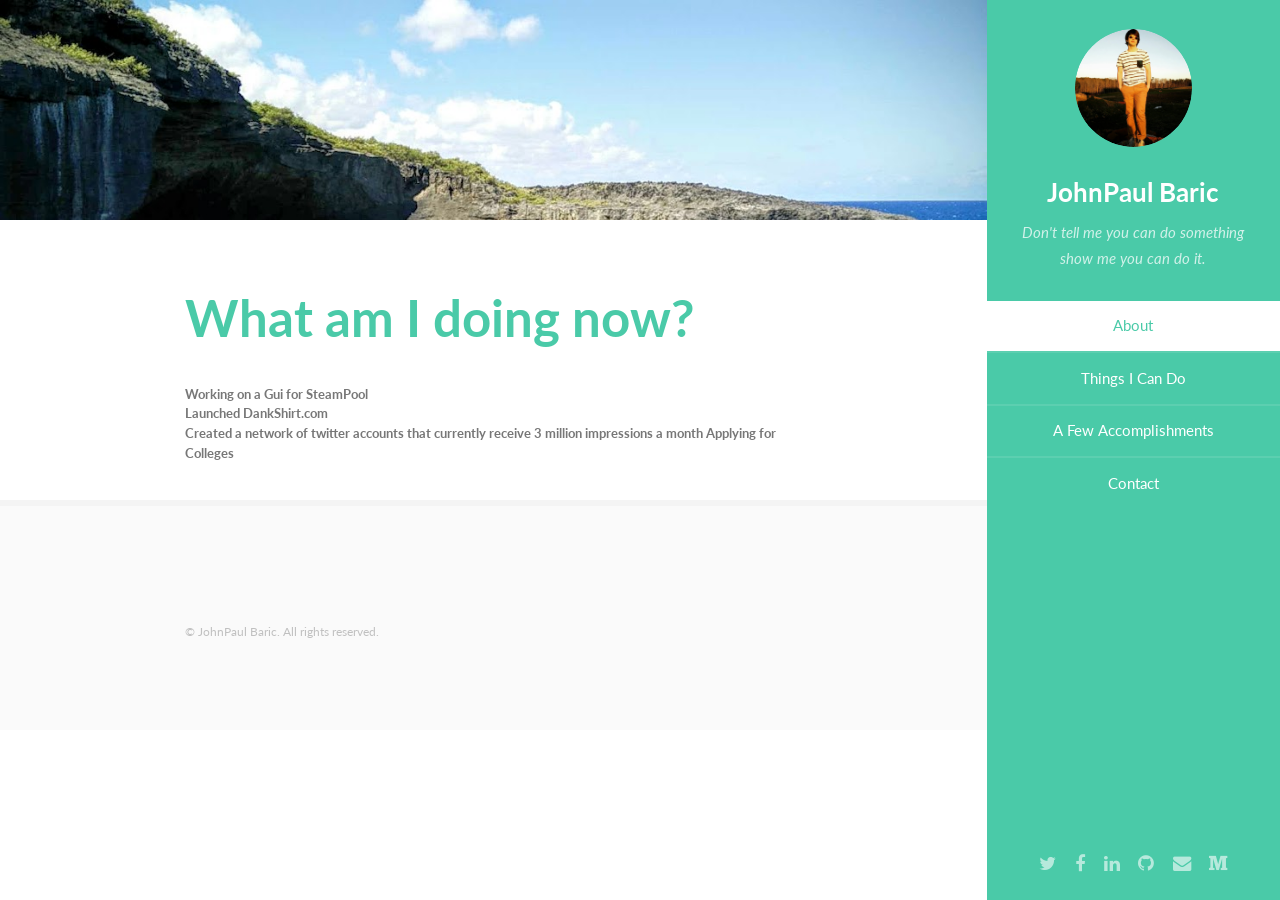
==== now.html @ 982969a0 "added my now.html page" ====
<!DOCTYPE HTML>
<html>
	<head>
		<title>JohnPaul Baric</title>
		<meta charset="utf-8" />
		<meta name="viewport" content="width=device-width, initial-scale=1" />
		<!--[if lte IE 8]><script src="assets/js/ie/html5shiv.js"></script><![endif]-->
		<link rel="stylesheet" href="assets/css/main.css" />
		<!--[if lte IE 8]><link rel="stylesheet" href="assets/css/ie8.css" /><![endif]-->
        <script>
            (function(i,s,o,g,r,a,m){i['GoogleAnalyticsObject']=r;i[r]=i[r]||function(){
            (i[r].q=i[r].q||[]).push(arguments)},i[r].l=1*new Date();a=s.createElement(o),
            m=s.getElementsByTagName(o)[0];a.async=1;a.src=g;m.parentNode.insertBefore(a,m)
            })(window,document,'script','//www.google-analytics.com/analytics.js','ga');

            ga('create', 'UA-65203435-1', 'auto');
            ga('require', 'linkid', 'linkid.js');
            ga('send', 'pageview');
        </script>
        <!-- Hotjar Tracking Code for www.johnpaulbaric.com -->
        <script>
            (function(h,o,t,j,a,r){
                h.hj=h.hj||function(){(h.hj.q=h.hj.q||[]).push(arguments)};
                h._hjSettings={hjid:55781,hjsv:5};
                a=o.getElementsByTagName('head')[0];
                r=o.createElement('script');r.async=1;
                r.src=t+h._hjSettings.hjid+j+h._hjSettings.hjsv;
                a.appendChild(r);
            })(window,document,'//static.hotjar.com/c/hotjar-','.js?sv=');
        </script>
        <!--Email account via Google-->
        <meta name="google-site-verification" content="q5b1dgiEZxtO61WcZIBKE08a9x5kZm52XqmSxS_akTI" />
	</head>
	<body>

		<!-- Header -->
			<section id="header">
				<header>
					<span class="image avatar"><img src="images/avatar.jpg" alt="" /></span>
					<h1 id="logo"><a href="#">JohnPaul Baric</a></h1>
					<p>Don't tell me you can do something show me you can do it.</p>
				</header>
				<nav id="nav">
					<ul>
						<li><a href="#one" class="active">About</a></li>
						<li><a href="#two">Things I Can Do</a></li>
						<li><a href="#three">A Few Accomplishments</a></li>
						<li><a href="#four">Contact</a></li>
                        <!-- <li><a href="#five">Blog</a></li> -->
					</ul>
				</nav>
				<footer>
					<ul class="icons">
						<li><a href="https://twitter.com/jpmi1" class="icon fa-twitter"><span class="label">Twitter</span></a></li>
						<li><a href="https://www.facebook.com/johnpaul.baric" class="icon fa-facebook"><span class="label">Facebook</span></a></li>
						<li><a href="https://www.linkedin.com/pub/johnpaul-baric/64/2a7/637" class="icon fa-linkedin"><span class="label">Linkedin</span></a></li>
						<li><a href="https://github.com/jpmi1" class="icon fa-github"><span class="label">Github</span></a></li>
						<li><a href="mailto:jpmimln@gmail.com?subject=Contacting%20You%20From%20the%20Internet" class="icon fa-envelope"><span class="label">Email</span></a></li>
                        <li><a href="https://medium.com/@jpmi1" class="icon fa-medium"><span class="label">Mediuym</span></a></li>
					</ul>
				</footer>
			</section>

		<!-- Wrapper -->
			<div id="wrapper">

				<!-- Main -->
					<div id="main">

						<!-- One -->
							<section id="one">
								<div class="container">
									<header class="major">
										<h2>What am I doing now?</h2>
										<h5>
                                            <a href="images/steampool.png">Working on a Gui for SteamPool</a><br />
                                            <a href="http://dankshirt.com">Launched DankShirt.com </a><br />
                                            <a href="http://promoteme.xyz">Created a network of twitter accounts that currently receive 3 million impressions a month</a>
                                            Applying for Colleges 
                                            <br />
                                        </h5>
									</header>
								</div>
							</section>


				<!-- Footer -->
					<section id="footer">
						<div class="container">
							<ul class="copyright">
								<li>&copy; JohnPaul Baric. All rights reserved.</li>
						</div>
					</section>

			</div>

		<!-- Scripts -->
			<script src="assets/js/jquery.min.js"></script>
			<script src="assets/js/jquery.scrollzer.min.js"></script>
			<script src="assets/js/jquery.scrolly.min.js"></script>
			<script src="assets/js/skel.min.js"></script>
			<script src="assets/js/util.js"></script>
			<!--[if lte IE 8]><script src="assets/js/ie/respond.min.js"></script><![endif]-->
			<script src="assets/js/main.js"></script>

	</body>
</html>
---- assets/css/main.css ----
@import url("font-awesome.min.css");
@import url("http://fonts.googleapis.com/css?family=Lato:400,400italic,700,700italic|Source+Code+Pro:400");

/*
	Read Only by HTML5 UP
	html5up.net | @n33co
	Free for personal and commercial use under the CCA 3.0 license (html5up.net/license)
*/

/* Reset */

	html, body, div, span, applet, object, iframe, h1, h2, h3, h4, h5, h6, p, blockquote, pre, a, abbr, acronym, address, big, cite, code, del, dfn, em, img, ins, kbd, q, s, samp, small, strike, strong, sub, sup, tt, var, b, u, i, center, dl, dt, dd, ol, ul, li, fieldset, form, label, legend, table, caption, tbody, tfoot, thead, tr, th, td, article, aside, canvas, details, embed, figure, figcaption, footer, header, hgroup, menu, nav, output, ruby, section, summary, time, mark, audio, video {
		margin: 0;
		padding: 0;
		border: 0;
		font-size: 100%;
		font: inherit;
		vertical-align: baseline;
	}

	article, aside, details, figcaption, figure, footer, header, hgroup, menu, nav, section {
		display: block;
	}

	body {
		line-height: 1;
	}

	ol, ul {
		list-style: none;
	}

	blockquote, q {
		quotes: none;
	}

	blockquote:before, blockquote:after, q:before, q:after {
		content: '';
		content: none;
	}

	table {
		border-collapse: collapse;
		border-spacing: 0;
	}

	body {
		-webkit-text-size-adjust: none;
	}

/* Box Model */

	*, *:before, *:after {
		-moz-box-sizing: border-box;
		-webkit-box-sizing: border-box;
		box-sizing: border-box;
	}

/* Containers */

	.container {
		margin-left: auto;
		margin-right: auto;
	}

	.container.\31 25\25 {
		width: 100%;
		max-width: 56.25em;
		min-width: 45em;
	}

	.container.\37 5\25 {
		width: 33.75em;
	}

	.container.\35 0\25 {
		width: 22.5em;
	}

	.container.\32 5\25 {
		width: 11.25em;
	}

	.container {
		width: 45em;
	}

	@media screen and (max-width: 1680px) {

		.container.\31 25\25 {
			width: 100%;
			max-width: 56.25em;
			min-width: 45em;
		}

		.container.\37 5\25 {
			width: 33.75em;
		}

		.container.\35 0\25 {
			width: 22.5em;
		}

		.container.\32 5\25 {
			width: 11.25em;
		}

		.container {
			width: 45em;
		}

	}

	@media screen and (max-width: 1280px) {

		.container.\31 25\25 {
			width: 100%;
			max-width: 52.5em;
			min-width: 42em;
		}

		.container.\37 5\25 {
			width: 31.5em;
		}

		.container.\35 0\25 {
			width: 21em;
		}

		.container.\32 5\25 {
			width: 10.5em;
		}

		.container {
			width: 42em;
		}

	}

	@media screen and (max-width: 1024px) {

		.container.\31 25\25 {
			width: 100%;
			max-width: 106.25%;
			min-width: 85%;
		}

		.container.\37 5\25 {
			width: 63.75%;
		}

		.container.\35 0\25 {
			width: 42.5%;
		}

		.container.\32 5\25 {
			width: 21.25%;
		}

		.container {
			width: 85% !important;
		}

	}

	@media screen and (max-width: 736px) {

		.container.\31 25\25 {
			width: 100%;
			max-width: 112.5%;
			min-width: 90%;
		}

		.container.\37 5\25 {
			width: 67.5%;
		}

		.container.\35 0\25 {
			width: 45%;
		}

		.container.\32 5\25 {
			width: 22.5%;
		}

		.container {
			width: 90% !important;
		}

	}

	@media screen and (max-width: 480px) {

		.container.\31 25\25 {
			width: 100%;
			max-width: 112.5%;
			min-width: 90%;
		}

		.container.\37 5\25 {
			width: 67.5%;
		}

		.container.\35 0\25 {
			width: 45%;
		}

		.container.\32 5\25 {
			width: 22.5%;
		}

		.container {
			width: 90% !important;
		}

	}

/* Grid */

	.row {
		border-bottom: solid 1px transparent;
		-moz-box-sizing: border-box;
		-webkit-box-sizing: border-box;
		box-sizing: border-box;
	}

	.row > * {
		float: left;
		-moz-box-sizing: border-box;
		-webkit-box-sizing: border-box;
		box-sizing: border-box;
	}

	.row:after, .row:before {
		content: '';
		display: block;
		clear: both;
		height: 0;
	}

	.row.uniform > * > :first-child {
		margin-top: 0;
	}

	.row.uniform > * > :last-child {
		margin-bottom: 0;
	}

	.row.\30 \25 > * {
		padding: 0 0 0 0em;
	}

	.row.\30 \25 {
		margin: 0 0 -1px 0em;
	}

	.row.uniform.\30 \25 > * {
		padding: 0em 0 0 0em;
	}

	.row.uniform.\30 \25 {
		margin: 0em 0 -1px 0em;
	}

	.row > * {
		padding: 0 0 0 2em;
	}

	.row {
		margin: 0 0 -1px -2em;
	}

	.row.uniform > * {
		padding: 2em 0 0 2em;
	}

	.row.uniform {
		margin: -2em 0 -1px -2em;
	}

	.row.\32 00\25 > * {
		padding: 0 0 0 4em;
	}

	.row.\32 00\25 {
		margin: 0 0 -1px -4em;
	}

	.row.uniform.\32 00\25 > * {
		padding: 4em 0 0 4em;
	}

	.row.uniform.\32 00\25 {
		margin: -4em 0 -1px -4em;
	}

	.row.\31 50\25 > * {
		padding: 0 0 0 3em;
	}

	.row.\31 50\25 {
		margin: 0 0 -1px -3em;
	}

	.row.uniform.\31 50\25 > * {
		padding: 3em 0 0 3em;
	}

	.row.uniform.\31 50\25 {
		margin: -3em 0 -1px -3em;
	}

	.row.\35 0\25 > * {
		padding: 0 0 0 1em;
	}

	.row.\35 0\25 {
		margin: 0 0 -1px -1em;
	}

	.row.uniform.\35 0\25 > * {
		padding: 1em 0 0 1em;
	}

	.row.uniform.\35 0\25 {
		margin: -1em 0 -1px -1em;
	}

	.row.\32 5\25 > * {
		padding: 0 0 0 0.5em;
	}

	.row.\32 5\25 {
		margin: 0 0 -1px -0.5em;
	}

	.row.uniform.\32 5\25 > * {
		padding: 0.5em 0 0 0.5em;
	}

	.row.uniform.\32 5\25 {
		margin: -0.5em 0 -1px -0.5em;
	}

	.\31 2u, .\31 2u\24 {
		width: 100%;
		clear: none;
		margin-left: 0;
	}

	.\31 1u, .\31 1u\24 {
		width: 91.6666666667%;
		clear: none;
		margin-left: 0;
	}

	.\31 0u, .\31 0u\24 {
		width: 83.3333333333%;
		clear: none;
		margin-left: 0;
	}

	.\39 u, .\39 u\24 {
		width: 75%;
		clear: none;
		margin-left: 0;
	}

	.\38 u, .\38 u\24 {
		width: 66.6666666667%;
		clear: none;
		margin-left: 0;
	}

	.\37 u, .\37 u\24 {
		width: 58.3333333333%;
		clear: none;
		margin-left: 0;
	}

	.\36 u, .\36 u\24 {
		width: 50%;
		clear: none;
		margin-left: 0;
	}

	.\35 u, .\35 u\24 {
		width: 41.6666666667%;
		clear: none;
		margin-left: 0;
	}

	.\34 u, .\34 u\24 {
		width: 33.3333333333%;
		clear: none;
		margin-left: 0;
	}

	.\33 u, .\33 u\24 {
		width: 25%;
		clear: none;
		margin-left: 0;
	}

	.\32 u, .\32 u\24 {
		width: 16.6666666667%;
		clear: none;
		margin-left: 0;
	}

	.\31 u, .\31 u\24 {
		width: 8.3333333333%;
		clear: none;
		margin-left: 0;
	}

	.\31 2u\24 + *,
	.\31 1u\24 + *,
	.\31 0u\24 + *,
	.\39 u\24 + *,
	.\38 u\24 + *,
	.\37 u\24 + *,
	.\36 u\24 + *,
	.\35 u\24 + *,
	.\34 u\24 + *,
	.\33 u\24 + *,
	.\32 u\24 + *,
	.\31 u\24 + * {
		clear: left;
	}

	.\-11u {
		margin-left: 91.66667%;
	}

	.\-10u {
		margin-left: 83.33333%;
	}

	.\-9u {
		margin-left: 75%;
	}

	.\-8u {
		margin-left: 66.66667%;
	}

	.\-7u {
		margin-left: 58.33333%;
	}

	.\-6u {
		margin-left: 50%;
	}

	.\-5u {
		margin-left: 41.66667%;
	}

	.\-4u {
		margin-left: 33.33333%;
	}

	.\-3u {
		margin-left: 25%;
	}

	.\-2u {
		margin-left: 16.66667%;
	}

	.\-1u {
		margin-left: 8.33333%;
	}

	@media screen and (max-width: 1680px) {

		.row > * {
			padding: 0 0 0 2em;
		}

		.row {
			margin: 0 0 -1px -2em;
		}

		.row.uniform > * {
			padding: 2em 0 0 2em;
		}

		.row.uniform {
			margin: -2em 0 -1px -2em;
		}

		.row.\32 00\25 > * {
			padding: 0 0 0 4em;
		}

		.row.\32 00\25 {
			margin: 0 0 -1px -4em;
		}

		.row.uniform.\32 00\25 > * {
			padding: 4em 0 0 4em;
		}

		.row.uniform.\32 00\25 {
			margin: -4em 0 -1px -4em;
		}

		.row.\31 50\25 > * {
			padding: 0 0 0 3em;
		}

		.row.\31 50\25 {
			margin: 0 0 -1px -3em;
		}

		.row.uniform.\31 50\25 > * {
			padding: 3em 0 0 3em;
		}

		.row.uniform.\31 50\25 {
			margin: -3em 0 -1px -3em;
		}

		.row.\35 0\25 > * {
			padding: 0 0 0 1em;
		}

		.row.\35 0\25 {
			margin: 0 0 -1px -1em;
		}

		.row.uniform.\35 0\25 > * {
			padding: 1em 0 0 1em;
		}

		.row.uniform.\35 0\25 {
			margin: -1em 0 -1px -1em;
		}

		.row.\32 5\25 > * {
			padding: 0 0 0 0.5em;
		}

		.row.\32 5\25 {
			margin: 0 0 -1px -0.5em;
		}

		.row.uniform.\32 5\25 > * {
			padding: 0.5em 0 0 0.5em;
		}

		.row.uniform.\32 5\25 {
			margin: -0.5em 0 -1px -0.5em;
		}

		.\31 2u\28xlarge\29, .\31 2u\24\28xlarge\29 {
			width: 100%;
			clear: none;
			margin-left: 0;
		}

		.\31 1u\28xlarge\29, .\31 1u\24\28xlarge\29 {
			width: 91.6666666667%;
			clear: none;
			margin-left: 0;
		}

		.\31 0u\28xlarge\29, .\31 0u\24\28xlarge\29 {
			width: 83.3333333333%;
			clear: none;
			margin-left: 0;
		}

		.\39 u\28xlarge\29, .\39 u\24\28xlarge\29 {
			width: 75%;
			clear: none;
			margin-left: 0;
		}

		.\38 u\28xlarge\29, .\38 u\24\28xlarge\29 {
			width: 66.6666666667%;
			clear: none;
			margin-left: 0;
		}

		.\37 u\28xlarge\29, .\37 u\24\28xlarge\29 {
			width: 58.3333333333%;
			clear: none;
			margin-left: 0;
		}

		.\36 u\28xlarge\29, .\36 u\24\28xlarge\29 {
			width: 50%;
			clear: none;
			margin-left: 0;
		}

		.\35 u\28xlarge\29, .\35 u\24\28xlarge\29 {
			width: 41.6666666667%;
			clear: none;
			margin-left: 0;
		}

		.\34 u\28xlarge\29, .\34 u\24\28xlarge\29 {
			width: 33.3333333333%;
			clear: none;
			margin-left: 0;
		}

		.\33 u\28xlarge\29, .\33 u\24\28xlarge\29 {
			width: 25%;
			clear: none;
			margin-left: 0;
		}

		.\32 u\28xlarge\29, .\32 u\24\28xlarge\29 {
			width: 16.6666666667%;
			clear: none;
			margin-left: 0;
		}

		.\31 u\28xlarge\29, .\31 u\24\28xlarge\29 {
			width: 8.3333333333%;
			clear: none;
			margin-left: 0;
		}

		.\31 2u\24\28xlarge\29 + *,
		.\31 1u\24\28xlarge\29 + *,
		.\31 0u\24\28xlarge\29 + *,
		.\39 u\24\28xlarge\29 + *,
		.\38 u\24\28xlarge\29 + *,
		.\37 u\24\28xlarge\29 + *,
		.\36 u\24\28xlarge\29 + *,
		.\35 u\24\28xlarge\29 + *,
		.\34 u\24\28xlarge\29 + *,
		.\33 u\24\28xlarge\29 + *,
		.\32 u\24\28xlarge\29 + *,
		.\31 u\24\28xlarge\29 + * {
			clear: left;
		}

		.\-11u\28xlarge\29 {
			margin-left: 91.66667%;
		}

		.\-10u\28xlarge\29 {
			margin-left: 83.33333%;
		}

		.\-9u\28xlarge\29 {
			margin-left: 75%;
		}

		.\-8u\28xlarge\29 {
			margin-left: 66.66667%;
		}

		.\-7u\28xlarge\29 {
			margin-left: 58.33333%;
		}

		.\-6u\28xlarge\29 {
			margin-left: 50%;
		}

		.\-5u\28xlarge\29 {
			margin-left: 41.66667%;
		}

		.\-4u\28xlarge\29 {
			margin-left: 33.33333%;
		}

		.\-3u\28xlarge\29 {
			margin-left: 25%;
		}

		.\-2u\28xlarge\29 {
			margin-left: 16.66667%;
		}

		.\-1u\28xlarge\29 {
			margin-left: 8.33333%;
		}

	}

	@media screen and (max-width: 1280px) {

		.row > * {
			padding: 0 0 0 1.5em;
		}

		.row {
			margin: 0 0 -1px -1.5em;
		}

		.row.uniform > * {
			padding: 1.5em 0 0 1.5em;
		}

		.row.uniform {
			margin: -1.5em 0 -1px -1.5em;
		}

		.row.\32 00\25 > * {
			padding: 0 0 0 3em;
		}

		.row.\32 00\25 {
			margin: 0 0 -1px -3em;
		}

		.row.uniform.\32 00\25 > * {
			padding: 3em 0 0 3em;
		}

		.row.uniform.\32 00\25 {
			margin: -3em 0 -1px -3em;
		}

		.row.\31 50\25 > * {
			padding: 0 0 0 2.25em;
		}

		.row.\31 50\25 {
			margin: 0 0 -1px -2.25em;
		}

		.row.uniform.\31 50\25 > * {
			padding: 2.25em 0 0 2.25em;
		}

		.row.uniform.\31 50\25 {
			margin: -2.25em 0 -1px -2.25em;
		}

		.row.\35 0\25 > * {
			padding: 0 0 0 0.75em;
		}

		.row.\35 0\25 {
			margin: 0 0 -1px -0.75em;
		}

		.row.uniform.\35 0\25 > * {
			padding: 0.75em 0 0 0.75em;
		}

		.row.uniform.\35 0\25 {
			margin: -0.75em 0 -1px -0.75em;
		}

		.row.\32 5\25 > * {
			padding: 0 0 0 0.375em;
		}

		.row.\32 5\25 {
			margin: 0 0 -1px -0.375em;
		}

		.row.uniform.\32 5\25 > * {
			padding: 0.375em 0 0 0.375em;
		}

		.row.uniform.\32 5\25 {
			margin: -0.375em 0 -1px -0.375em;
		}

		.\31 2u\28large\29, .\31 2u\24\28large\29 {
			width: 100%;
			clear: none;
			margin-left: 0;
		}

		.\31 1u\28large\29, .\31 1u\24\28large\29 {
			width: 91.6666666667%;
			clear: none;
			margin-left: 0;
		}

		.\31 0u\28large\29, .\31 0u\24\28large\29 {
			width: 83.3333333333%;
			clear: none;
			margin-left: 0;
		}

		.\39 u\28large\29, .\39 u\24\28large\29 {
			width: 75%;
			clear: none;
			margin-left: 0;
		}

		.\38 u\28large\29, .\38 u\24\28large\29 {
			width: 66.6666666667%;
			clear: none;
			margin-left: 0;
		}

		.\37 u\28large\29, .\37 u\24\28large\29 {
			width: 58.3333333333%;
			clear: none;
			margin-left: 0;
		}

		.\36 u\28large\29, .\36 u\24\28large\29 {
			width: 50%;
			clear: none;
			margin-left: 0;
		}

		.\35 u\28large\29, .\35 u\24\28large\29 {
			width: 41.6666666667%;
			clear: none;
			margin-left: 0;
		}

		.\34 u\28large\29, .\34 u\24\28large\29 {
			width: 33.3333333333%;
			clear: none;
			margin-left: 0;
		}

		.\33 u\28large\29, .\33 u\24\28large\29 {
			width: 25%;
			clear: none;
			margin-left: 0;
		}

		.\32 u\28large\29, .\32 u\24\28large\29 {
			width: 16.6666666667%;
			clear: none;
			margin-left: 0;
		}

		.\31 u\28large\29, .\31 u\24\28large\29 {
			width: 8.3333333333%;
			clear: none;
			margin-left: 0;
		}

		.\31 2u\24\28large\29 + *,
		.\31 1u\24\28large\29 + *,
		.\31 0u\24\28large\29 + *,
		.\39 u\24\28large\29 + *,
		.\38 u\24\28large\29 + *,
		.\37 u\24\28large\29 + *,
		.\36 u\24\28large\29 + *,
		.\35 u\24\28large\29 + *,
		.\34 u\24\28large\29 + *,
		.\33 u\24\28large\29 + *,
		.\32 u\24\28large\29 + *,
		.\31 u\24\28large\29 + * {
			clear: left;
		}

		.\-11u\28large\29 {
			margin-left: 91.66667%;
		}

		.\-10u\28large\29 {
			margin-left: 83.33333%;
		}

		.\-9u\28large\29 {
			margin-left: 75%;
		}

		.\-8u\28large\29 {
			margin-left: 66.66667%;
		}

		.\-7u\28large\29 {
			margin-left: 58.33333%;
		}

		.\-6u\28large\29 {
			margin-left: 50%;
		}

		.\-5u\28large\29 {
			margin-left: 41.66667%;
		}

		.\-4u\28large\29 {
			margin-left: 33.33333%;
		}

		.\-3u\28large\29 {
			margin-left: 25%;
		}

		.\-2u\28large\29 {
			margin-left: 16.66667%;
		}

		.\-1u\28large\29 {
			margin-left: 8.33333%;
		}

	}

	@media screen and (max-width: 1024px) {

		.row > * {
			padding: 0 0 0 1.5em;
		}

		.row {
			margin: 0 0 -1px -1.5em;
		}

		.row.uniform > * {
			padding: 1.5em 0 0 1.5em;
		}

		.row.uniform {
			margin: -1.5em 0 -1px -1.5em;
		}

		.row.\32 00\25 > * {
			padding: 0 0 0 3em;
		}

		.row.\32 00\25 {
			margin: 0 0 -1px -3em;
		}

		.row.uniform.\32 00\25 > * {
			padding: 3em 0 0 3em;
		}

		.row.uniform.\32 00\25 {
			margin: -3em 0 -1px -3em;
		}

		.row.\31 50\25 > * {
			padding: 0 0 0 2.25em;
		}

		.row.\31 50\25 {
			margin: 0 0 -1px -2.25em;
		}

		.row.uniform.\31 50\25 > * {
			padding: 2.25em 0 0 2.25em;
		}

		.row.uniform.\31 50\25 {
			margin: -2.25em 0 -1px -2.25em;
		}

		.row.\35 0\25 > * {
			padding: 0 0 0 0.75em;
		}

		.row.\35 0\25 {
			margin: 0 0 -1px -0.75em;
		}

		.row.uniform.\35 0\25 > * {
			padding: 0.75em 0 0 0.75em;
		}

		.row.uniform.\35 0\25 {
			margin: -0.75em 0 -1px -0.75em;
		}

		.row.\32 5\25 > * {
			padding: 0 0 0 0.375em;
		}

		.row.\32 5\25 {
			margin: 0 0 -1px -0.375em;
		}

		.row.uniform.\32 5\25 > * {
			padding: 0.375em 0 0 0.375em;
		}

		.row.uniform.\32 5\25 {
			margin: -0.375em 0 -1px -0.375em;
		}

		.\31 2u\28medium\29, .\31 2u\24\28medium\29 {
			width: 100%;
			clear: none;
			margin-left: 0;
		}

		.\31 1u\28medium\29, .\31 1u\24\28medium\29 {
			width: 91.6666666667%;
			clear: none;
			margin-left: 0;
		}

		.\31 0u\28medium\29, .\31 0u\24\28medium\29 {
			width: 83.3333333333%;
			clear: none;
			margin-left: 0;
		}

		.\39 u\28medium\29, .\39 u\24\28medium\29 {
			width: 75%;
			clear: none;
			margin-left: 0;
		}

		.\38 u\28medium\29, .\38 u\24\28medium\29 {
			width: 66.6666666667%;
			clear: none;
			margin-left: 0;
		}

		.\37 u\28medium\29, .\37 u\24\28medium\29 {
			width: 58.3333333333%;
			clear: none;
			margin-left: 0;
		}

		.\36 u\28medium\29, .\36 u\24\28medium\29 {
			width: 50%;
			clear: none;
			margin-left: 0;
		}

		.\35 u\28medium\29, .\35 u\24\28medium\29 {
			width: 41.6666666667%;
			clear: none;
			margin-left: 0;
		}

		.\34 u\28medium\29, .\34 u\24\28medium\29 {
			width: 33.3333333333%;
			clear: none;
			margin-left: 0;
		}

		.\33 u\28medium\29, .\33 u\24\28medium\29 {
			width: 25%;
			clear: none;
			margin-left: 0;
		}

		.\32 u\28medium\29, .\32 u\24\28medium\29 {
			width: 16.6666666667%;
			clear: none;
			margin-left: 0;
		}

		.\31 u\28medium\29, .\31 u\24\28medium\29 {
			width: 8.3333333333%;
			clear: none;
			margin-left: 0;
		}

		.\31 2u\24\28medium\29 + *,
		.\31 1u\24\28medium\29 + *,
		.\31 0u\24\28medium\29 + *,
		.\39 u\24\28medium\29 + *,
		.\38 u\24\28medium\29 + *,
		.\37 u\24\28medium\29 + *,
		.\36 u\24\28medium\29 + *,
		.\35 u\24\28medium\29 + *,
		.\34 u\24\28medium\29 + *,
		.\33 u\24\28medium\29 + *,
		.\32 u\24\28medium\29 + *,
		.\31 u\24\28medium\29 + * {
			clear: left;
		}

		.\-11u\28medium\29 {
			margin-left: 91.66667%;
		}

		.\-10u\28medium\29 {
			margin-left: 83.33333%;
		}

		.\-9u\28medium\29 {
			margin-left: 75%;
		}

		.\-8u\28medium\29 {
			margin-left: 66.66667%;
		}

		.\-7u\28medium\29 {
			margin-left: 58.33333%;
		}

		.\-6u\28medium\29 {
			margin-left: 50%;
		}

		.\-5u\28medium\29 {
			margin-left: 41.66667%;
		}

		.\-4u\28medium\29 {
			margin-left: 33.33333%;
		}

		.\-3u\28medium\29 {
			margin-left: 25%;
		}

		.\-2u\28medium\29 {
			margin-left: 16.66667%;
		}

		.\-1u\28medium\29 {
			margin-left: 8.33333%;
		}

	}

	@media screen and (max-width: 736px) {

		.row > * {
			padding: 0 0 0 1.25em;
		}

		.row {
			margin: 0 0 -1px -1.25em;
		}

		.row.uniform > * {
			padding: 1.25em 0 0 1.25em;
		}

		.row.uniform {
			margin: -1.25em 0 -1px -1.25em;
		}

		.row.\32 00\25 > * {
			padding: 0 0 0 2.5em;
		}

		.row.\32 00\25 {
			margin: 0 0 -1px -2.5em;
		}

		.row.uniform.\32 00\25 > * {
			padding: 2.5em 0 0 2.5em;
		}

		.row.uniform.\32 00\25 {
			margin: -2.5em 0 -1px -2.5em;
		}

		.row.\31 50\25 > * {
			padding: 0 0 0 1.875em;
		}

		.row.\31 50\25 {
			margin: 0 0 -1px -1.875em;
		}

		.row.uniform.\31 50\25 > * {
			padding: 1.875em 0 0 1.875em;
		}

		.row.uniform.\31 50\25 {
			margin: -1.875em 0 -1px -1.875em;
		}

		.row.\35 0\25 > * {
			padding: 0 0 0 0.625em;
		}

		.row.\35 0\25 {
			margin: 0 0 -1px -0.625em;
		}

		.row.uniform.\35 0\25 > * {
			padding: 0.625em 0 0 0.625em;
		}

		.row.uniform.\35 0\25 {
			margin: -0.625em 0 -1px -0.625em;
		}

		.row.\32 5\25 > * {
			padding: 0 0 0 0.3125em;
		}

		.row.\32 5\25 {
			margin: 0 0 -1px -0.3125em;
		}

		.row.uniform.\32 5\25 > * {
			padding: 0.3125em 0 0 0.3125em;
		}

		.row.uniform.\32 5\25 {
			margin: -0.3125em 0 -1px -0.3125em;
		}

		.\31 2u\28small\29, .\31 2u\24\28small\29 {
			width: 100%;
			clear: none;
			margin-left: 0;
		}

		.\31 1u\28small\29, .\31 1u\24\28small\29 {
			width: 91.6666666667%;
			clear: none;
			margin-left: 0;
		}

		.\31 0u\28small\29, .\31 0u\24\28small\29 {
			width: 83.3333333333%;
			clear: none;
			margin-left: 0;
		}

		.\39 u\28small\29, .\39 u\24\28small\29 {
			width: 75%;
			clear: none;
			margin-left: 0;
		}

		.\38 u\28small\29, .\38 u\24\28small\29 {
			width: 66.6666666667%;
			clear: none;
			margin-left: 0;
		}

		.\37 u\28small\29, .\37 u\24\28small\29 {
			width: 58.3333333333%;
			clear: none;
			margin-left: 0;
		}

		.\36 u\28small\29, .\36 u\24\28small\29 {
			width: 50%;
			clear: none;
			margin-left: 0;
		}

		.\35 u\28small\29, .\35 u\24\28small\29 {
			width: 41.6666666667%;
			clear: none;
			margin-left: 0;
		}

		.\34 u\28small\29, .\34 u\24\28small\29 {
			width: 33.3333333333%;
			clear: none;
			margin-left: 0;
		}

		.\33 u\28small\29, .\33 u\24\28small\29 {
			width: 25%;
			clear: none;
			margin-left: 0;
		}

		.\32 u\28small\29, .\32 u\24\28small\29 {
			width: 16.6666666667%;
			clear: none;
			margin-left: 0;
		}

		.\31 u\28small\29, .\31 u\24\28small\29 {
			width: 8.3333333333%;
			clear: none;
			margin-left: 0;
		}

		.\31 2u\24\28small\29 + *,
		.\31 1u\24\28small\29 + *,
		.\31 0u\24\28small\29 + *,
		.\39 u\24\28small\29 + *,
		.\38 u\24\28small\29 + *,
		.\37 u\24\28small\29 + *,
		.\36 u\24\28small\29 + *,
		.\35 u\24\28small\29 + *,
		.\34 u\24\28small\29 + *,
		.\33 u\24\28small\29 + *,
		.\32 u\24\28small\29 + *,
		.\31 u\24\28small\29 + * {
			clear: left;
		}

		.\-11u\28small\29 {
			margin-left: 91.66667%;
		}

		.\-10u\28small\29 {
			margin-left: 83.33333%;
		}

		.\-9u\28small\29 {
			margin-left: 75%;
		}

		.\-8u\28small\29 {
			margin-left: 66.66667%;
		}

		.\-7u\28small\29 {
			margin-left: 58.33333%;
		}

		.\-6u\28small\29 {
			margin-left: 50%;
		}

		.\-5u\28small\29 {
			margin-left: 41.66667%;
		}

		.\-4u\28small\29 {
			margin-left: 33.33333%;
		}

		.\-3u\28small\29 {
			margin-left: 25%;
		}

		.\-2u\28small\29 {
			margin-left: 16.66667%;
		}

		.\-1u\28small\29 {
			margin-left: 8.33333%;
		}

	}

	@media screen and (max-width: 480px) {

		.row > * {
			padding: 0 0 0 1.25em;
		}

		.row {
			margin: 0 0 -1px -1.25em;
		}

		.row.uniform > * {
			padding: 1.25em 0 0 1.25em;
		}

		.row.uniform {
			margin: -1.25em 0 -1px -1.25em;
		}

		.row.\32 00\25 > * {
			padding: 0 0 0 2.5em;
		}

		.row.\32 00\25 {
			margin: 0 0 -1px -2.5em;
		}

		.row.uniform.\32 00\25 > * {
			padding: 2.5em 0 0 2.5em;
		}

		.row.uniform.\32 00\25 {
			margin: -2.5em 0 -1px -2.5em;
		}

		.row.\31 50\25 > * {
			padding: 0 0 0 1.875em;
		}

		.row.\31 50\25 {
			margin: 0 0 -1px -1.875em;
		}

		.row.uniform.\31 50\25 > * {
			padding: 1.875em 0 0 1.875em;
		}

		.row.uniform.\31 50\25 {
			margin: -1.875em 0 -1px -1.875em;
		}

		.row.\35 0\25 > * {
			padding: 0 0 0 0.625em;
		}

		.row.\35 0\25 {
			margin: 0 0 -1px -0.625em;
		}

		.row.uniform.\35 0\25 > * {
			padding: 0.625em 0 0 0.625em;
		}

		.row.uniform.\35 0\25 {
			margin: -0.625em 0 -1px -0.625em;
		}

		.row.\32 5\25 > * {
			padding: 0 0 0 0.3125em;
		}

		.row.\32 5\25 {
			margin: 0 0 -1px -0.3125em;
		}

		.row.uniform.\32 5\25 > * {
			padding: 0.3125em 0 0 0.3125em;
		}

		.row.uniform.\32 5\25 {
			margin: -0.3125em 0 -1px -0.3125em;
		}

		.\31 2u\28xsmall\29, .\31 2u\24\28xsmall\29 {
			width: 100%;
			clear: none;
			margin-left: 0;
		}

		.\31 1u\28xsmall\29, .\31 1u\24\28xsmall\29 {
			width: 91.6666666667%;
			clear: none;
			margin-left: 0;
		}

		.\31 0u\28xsmall\29, .\31 0u\24\28xsmall\29 {
			width: 83.3333333333%;
			clear: none;
			margin-left: 0;
		}

		.\39 u\28xsmall\29, .\39 u\24\28xsmall\29 {
			width: 75%;
			clear: none;
			margin-left: 0;
		}

		.\38 u\28xsmall\29, .\38 u\24\28xsmall\29 {
			width: 66.6666666667%;
			clear: none;
			margin-left: 0;
		}

		.\37 u\28xsmall\29, .\37 u\24\28xsmall\29 {
			width: 58.3333333333%;
			clear: none;
			margin-left: 0;
		}

		.\36 u\28xsmall\29, .\36 u\24\28xsmall\29 {
			width: 50%;
			clear: none;
			margin-left: 0;
		}

		.\35 u\28xsmall\29, .\35 u\24\28xsmall\29 {
			width: 41.6666666667%;
			clear: none;
			margin-left: 0;
		}

		.\34 u\28xsmall\29, .\34 u\24\28xsmall\29 {
			width: 33.3333333333%;
			clear: none;
			margin-left: 0;
		}

		.\33 u\28xsmall\29, .\33 u\24\28xsmall\29 {
			width: 25%;
			clear: none;
			margin-left: 0;
		}

		.\32 u\28xsmall\29, .\32 u\24\28xsmall\29 {
			width: 16.6666666667%;
			clear: none;
			margin-left: 0;
		}

		.\31 u\28xsmall\29, .\31 u\24\28xsmall\29 {
			width: 8.3333333333%;
			clear: none;
			margin-left: 0;
		}

		.\31 2u\24\28xsmall\29 + *,
		.\31 1u\24\28xsmall\29 + *,
		.\31 0u\24\28xsmall\29 + *,
		.\39 u\24\28xsmall\29 + *,
		.\38 u\24\28xsmall\29 + *,
		.\37 u\24\28xsmall\29 + *,
		.\36 u\24\28xsmall\29 + *,
		.\35 u\24\28xsmall\29 + *,
		.\34 u\24\28xsmall\29 + *,
		.\33 u\24\28xsmall\29 + *,
		.\32 u\24\28xsmall\29 + *,
		.\31 u\24\28xsmall\29 + * {
			clear: left;
		}

		.\-11u\28xsmall\29 {
			margin-left: 91.66667%;
		}

		.\-10u\28xsmall\29 {
			margin-left: 83.33333%;
		}

		.\-9u\28xsmall\29 {
			margin-left: 75%;
		}

		.\-8u\28xsmall\29 {
			margin-left: 66.66667%;
		}

		.\-7u\28xsmall\29 {
			margin-left: 58.33333%;
		}

		.\-6u\28xsmall\29 {
			margin-left: 50%;
		}

		.\-5u\28xsmall\29 {
			margin-left: 41.66667%;
		}

		.\-4u\28xsmall\29 {
			margin-left: 33.33333%;
		}

		.\-3u\28xsmall\29 {
			margin-left: 25%;
		}

		.\-2u\28xsmall\29 {
			margin-left: 16.66667%;
		}

		.\-1u\28xsmall\29 {
			margin-left: 8.33333%;
		}

	}

/* Basic */

	body {
		background: #fff;
	}

	body, input, select, textarea {
		color: #888;
		font-family: "Lato", sans-serif;
		font-size: 16pt;
		font-weight: 400;
		line-height: 1.75em;
	}

	a {
		-moz-transition: color 0.2s ease-in-out, border-color 0.2s ease-in-out;
		-webkit-transition: color 0.2s ease-in-out, border-color 0.2s ease-in-out;
		-ms-transition: color 0.2s ease-in-out, border-color 0.2s ease-in-out;
		transition: color 0.2s ease-in-out, border-color 0.2s ease-in-out;
		border-bottom: solid 1px #e4e4e4;
		color: inherit;
		text-decoration: none;
	}

		a:hover {
			border-bottom-color: transparent;
			color: #4acaa8 !important;
		}

	strong, b {
		color: #777;
		font-weight: 700;
	}

	em, i {
		font-style: italic;
	}

	p {
		margin: 0 0 2.25em 0;
	}

	h1, h2, h3, h4, h5, h6 {
		color: #777;
		font-weight: 700;
		line-height: 1em;
		margin: 0 0 0.5625em 0;
	}

		h1 a, h2 a, h3 a, h4 a, h5 a, h6 a {
			border: 0;
			color: inherit;
			text-decoration: none;
		}

	h2 {
		font-size: 2em;
		line-height: 1.5em;
	}

	h3 {
		font-size: 1.75em;
		line-height: 1.5em;
	}

	h4 {
		font-size: 1.25em;
		line-height: 1.5em;
	}

	h5 {
		font-size: 0.9em;
		line-height: 1.5em;
	}

	h6 {
		font-size: 0.7em;
		line-height: 1.5em;
	}

	sub {
		font-size: 0.8em;
		position: relative;
		top: 0.5em;
	}

	sup {
		font-size: 0.8em;
		position: relative;
		top: -0.5em;
	}

	hr {
		border: 0;
		border-bottom: solid 2px #f4f4f4;
		margin: 2.25em 0;
	}

		hr.major {
			margin: 3.375em 0;
		}

	blockquote {
		border-left: solid 8px #e4e4e4;
		font-style: italic;
		margin: 0 0 2.25em 0;
		padding: 0.5em 0 0.5em 2em;
	}

	code {
		background: #555;
		border-radius: 5px;
		color: #fff;
		font-family: "Source Code Pro", monospace;
		font-size: 0.9em;
		margin: 0 0.25em;
		padding: 0.25em 0.65em;
	}

	pre {
		font-family: "Source Code Pro", monospace;
		font-size: 0.9em;
		margin: 0 0 2.25em 0;
	}

		pre code {
			-webkit-overflow-scrolling: touch;
			display: block;
			line-height: 1.5em;
			overflow-x: auto;
			padding: 1em 1.5em;
		}

	.align-left {
		text-align: left;
	}

	.align-center {
		text-align: center;
	}

	.align-right {
		text-align: right;
	}

/* Section/Article */

	section.special, article.special {
		text-align: center;
	}

	header p {
		color: #aaa;
		position: relative;
		margin: 0 0 1.6875em 0;
	}

	header h2 + p {
		font-size: 1.25em;
		margin-top: -0.5em;
		line-height: 1.5em;
	}

	header h3 + p {
		font-size: 1.1em;
		margin-top: -0.35em;
		line-height: 1.5em;
	}

	header h4 + p,
	header h5 + p,
	header h6 + p {
		font-size: 0.9em;
		margin-top: -0.25em;
		line-height: 1.5em;
	}

	header.major h2 {
		color: #4acaa8;
		font-size: 3.5em;
	}

		header.major h2 + p {
			color: #777;
			font-size: 1.75em;
			font-weight: 700;
			margin-top: -0.75em;
		}

/* Form */

	form {
		margin: 0 0 2.25em 0;
	}

	label {
		color: #777;
		display: block;
		font-size: 0.9em;
		font-weight: 700;
		margin: 0 0 1.125em 0;
	}

	input::-moz-focus-inner {
		border: 0;
		padding: 0;
	}

	input[type="text"],
	input[type="password"],
	input[type="email"],
	select,
	textarea {
		-moz-appearance: none;
		-webkit-appearance: none;
		-ms-appearance: none;
		appearance: none;
		border-radius: 5px;
		border: none;
		border: solid 2px #e4e4e4;
		color: inherit;
		display: block;
		outline: 0;
		padding: 0 1em;
		text-decoration: none;
		width: 100%;
	}

		input[type="text"]:invalid,
		input[type="password"]:invalid,
		input[type="email"]:invalid,
		select:invalid,
		textarea:invalid {
			box-shadow: none;
		}

		input[type="text"]:focus,
		input[type="password"]:focus,
		input[type="email"]:focus,
		select:focus,
		textarea:focus {
			border-color: #4acaa8;
		}

	.select-wrapper {
		text-decoration: none;
		display: block;
		position: relative;
	}

		.select-wrapper:before {
			-moz-osx-font-smoothing: grayscale;
			-webkit-font-smoothing: antialiased;
			font-family: FontAwesome;
			font-style: normal;
			font-weight: normal;
			text-transform: none !important;
		}

		.select-wrapper:before {
			color: #e4e4e4;
			content: '\f078';
			display: block;
			height: 2.75em;
			line-height: 2.75em;
			pointer-events: none;
			position: absolute;
			right: 0;
			text-align: center;
			top: 0;
			width: 2.75em;
		}

		.select-wrapper select::-ms-expand {
			display: none;
		}

	input[type="text"],
	input[type="password"],
	input[type="email"],
	select {
		height: 2.75em;
	}

	textarea {
		padding: 0.75em 1em;
	}

	input[type="checkbox"],
	input[type="radio"] {
		-moz-appearance: none;
		-webkit-appearance: none;
		-ms-appearance: none;
		appearance: none;
		display: block;
		float: left;
		margin-right: -2em;
		opacity: 0;
		width: 1em;
		z-index: -1;
	}

		input[type="checkbox"] + label,
		input[type="radio"] + label {
			text-decoration: none;
			color: #888;
			cursor: pointer;
			display: inline-block;
			font-size: 1em;
			font-weight: 400;
			padding-left: 2.4em;
			padding-right: 0.75em;
			position: relative;
		}

			input[type="checkbox"] + label:before,
			input[type="radio"] + label:before {
				-moz-osx-font-smoothing: grayscale;
				-webkit-font-smoothing: antialiased;
				font-family: FontAwesome;
				font-style: normal;
				font-weight: normal;
				text-transform: none !important;
			}

			input[type="checkbox"] + label:before,
			input[type="radio"] + label:before {
				background: #fafafa;
				border-radius: 5px;
				border: solid 2px #e4e4e4;
				content: '';
				display: inline-block;
				height: 1.65em;
				left: 0;
				line-height: 1.58125em;
				position: absolute;
				text-align: center;
				top: 0;
				width: 1.65em;
			}

		input[type="checkbox"]:checked + label:before,
		input[type="radio"]:checked + label:before {
			background: #989898;
			border-color: #989898;
			color: #ffffff;
			content: '\f00c';
		}

		input[type="checkbox"]:focus + label:before,
		input[type="radio"]:focus + label:before {
			border-color: #4acaa8;
		}

	input[type="checkbox"] + label:before {
		border-radius: 5px;
	}

	input[type="radio"] + label:before {
		border-radius: 100%;
	}

	::-webkit-input-placeholder {
		color: #aaa !important;
		font-style: italic;
		opacity: 1.0;
	}

	:-moz-placeholder {
		color: #aaa !important;
		font-style: italic;
		opacity: 1.0;
	}

	::-moz-placeholder {
		color: #aaa !important;
		font-style: italic;
		opacity: 1.0;
	}

	:-ms-input-placeholder {
		color: #aaa !important;
		font-style: italic;
		opacity: 1.0;
	}

	.formerize-placeholder {
		color: #aaa !important;
		font-style: italic;
		opacity: 1.0;
	}

/* Box */

	.box {
		border-radius: 5px;
		border: solid 2px #e4e4e4;
		margin-bottom: 2.25em;
		padding: 1.5em;
	}

		.box > :last-child,
		.box > :last-child > :last-child,
		.box > :last-child > :last-child > :last-child {
			margin-bottom: 0;
		}

		.box.alt {
			border: 0;
			border-radius: 0;
			padding: 0;
		}

/* Icon */

	.icon {
		text-decoration: none;
		border-bottom: none;
		position: relative;
	}

		.icon:before {
			-moz-osx-font-smoothing: grayscale;
			-webkit-font-smoothing: antialiased;
			font-family: FontAwesome;
			font-style: normal;
			font-weight: normal;
			text-transform: none !important;
		}

		.icon > .label {
			display: none;
		}

/* Image */

	.image {
		border-radius: 5px;
		border: 0;
		display: inline-block;
		position: relative;
	}

		.image img {
			border-radius: 5px;
			display: block;
		}

		.image.left {
			float: left;
			margin: 0 2.5em 2em 0;
			top: 0.25em;
		}

		.image.right {
			float: right;
			margin: 0 0 2em 2.5em;
			top: 0.25em;
		}

		.image.fit {
			display: block;
			margin: 0 0 2.25em 0;
			width: 100%;
		}

			.image.fit img {
				display: block;
				width: 100%;
			}

		.image.avatar {
			border-radius: 100%;
			overflow: hidden;
		}

			.image.avatar img {
				border-radius: 100%;
				display: block;
				width: 100%;
			}

/* List */

	ol {
		list-style: decimal;
		margin: 0 0 2.25em 0;
		padding-left: 1.25em;
	}

		ol li {
			padding-left: 0.25em;
		}

	ul {
		list-style: disc;
		margin: 0 0 2.25em 0;
		padding-left: 1em;
	}

		ul li {
			padding-left: 0.5em;
		}

		ul.alt {
			list-style: none;
			padding-left: 0;
		}

			ul.alt li {
				border-top: solid 2px #f4f4f4;
				padding: 0.5em 0;
			}

				ul.alt li:first-child {
					border-top: 0;
					padding-top: 0;
				}

		ul.feature-icons {
			list-style: none;
			padding-left: 0;
		}

			ul.feature-icons li {
				text-decoration: none;
				display: inline-block;
				margin: 0 0 1.6875em 0;
				padding: 0.35em 0 0 3.5em;
				position: relative;
				vertical-align: top;
				width: 48%;
			}

				ul.feature-icons li:before {
					-moz-osx-font-smoothing: grayscale;
					-webkit-font-smoothing: antialiased;
					font-family: FontAwesome;
					font-style: normal;
					font-weight: normal;
					text-transform: none !important;
				}

				ul.feature-icons li:before {
					background: #4acaa8;
					border-radius: 100%;
					color: #ffffff;
					display: block;
					height: 2.5em;
					left: 0;
					line-height: 2.5em;
					position: absolute;
					text-align: center;
					top: 0;
					width: 2.5em;
				}

		ul.icons {
			cursor: default;
			list-style: none;
			padding-left: 0;
		}

			ul.icons li {
				display: inline-block;
				padding: 0 1em 0 0;
			}

				ul.icons li:last-child {
					padding-right: 0 !important;
				}

				ul.icons li .icon:before {
					font-size: 1.25em;
				}

		ul.actions {
			cursor: default;
			list-style: none;
			padding-left: 0;
		}

			ul.actions li {
				display: inline-block;
				padding: 0 1.125em 0 0;
				vertical-align: middle;
			}

				ul.actions li:last-child {
					padding-right: 0;
				}

			ul.actions.small li {
				padding: 0 0.5625em 0 0;
			}

			ul.actions.vertical li {
				display: block;
				padding: 1.125em 0 0 0;
			}

				ul.actions.vertical li:first-child {
					padding-top: 0;
				}

				ul.actions.vertical li > * {
					margin-bottom: 0;
				}

			ul.actions.vertical.small li {
				padding: 0.5625em 0 0 0;
			}

				ul.actions.vertical.small li:first-child {
					padding-top: 0;
				}

			ul.actions.fit {
				display: table;
				margin-left: -1.125em;
				padding: 0;
				table-layout: fixed;
				width: calc(100% + 1.125em);
			}

				ul.actions.fit li {
					display: table-cell;
					padding: 0 0 0 1.125em;
				}

					ul.actions.fit li > * {
						margin-bottom: 0;
					}

				ul.actions.fit.small {
					margin-left: -0.5625em;
					width: calc(100% + 0.5625em);
				}

					ul.actions.fit.small li {
						padding: 0 0 0 0.5625em;
					}

	dl {
		margin: 0 0 2.25em 0;
	}

/* Table */

	.table-wrapper {
		-webkit-overflow-scrolling: touch;
		overflow-x: auto;
	}

	table {
		margin: 0 0 2.25em 0;
		width: 100%;
	}

		table tbody tr {
			border: solid 2px #f4f4f4;
			border-left: 0;
			border-right: 0;
		}

			table tbody tr:nth-child(2n + 1) {
				background-color: #fafafa;
			}

		table td {
			padding: 0.75em 0.75em;
		}

		table th {
			color: #777;
			font-size: 0.9em;
			font-weight: 700;
			padding: 0 0.75em 0.75em 0.75em;
			text-align: left;
		}

		table thead {
			border-bottom: solid 4px #e4e4e4;
		}

		table tfoot {
			border-top: solid 4px #e4e4e4;
		}

		table.alt {
			border-collapse: separate;
		}

			table.alt tbody tr td {
				border: solid 2px #e4e4e4;
				border-left-width: 0;
				border-top-width: 0;
			}

				table.alt tbody tr td:first-child {
					border-left-width: 2px;
				}

			table.alt tbody tr:first-child td {
				border-top-width: 2px;
			}

			table.alt thead {
				border-bottom: 0;
			}

			table.alt tfoot {
				border-top: 0;
			}

/* Button */

	input[type="submit"],
	input[type="reset"],
	input[type="button"],
	.button {
		-moz-appearance: none;
		-webkit-appearance: none;
		-ms-appearance: none;
		appearance: none;
		-moz-transition: background-color 0.2s ease-in-out, color 0.2s ease-in-out;
		-webkit-transition: background-color 0.2s ease-in-out, color 0.2s ease-in-out;
		-ms-transition: background-color 0.2s ease-in-out, color 0.2s ease-in-out;
		transition: background-color 0.2s ease-in-out, color 0.2s ease-in-out;
		background-color: #989898;
		border-radius: 5px;
		border: 0;
		color: #ffffff !important;
		cursor: pointer;
		display: inline-block;
		font-weight: 700;
		height: 2.75em;
		line-height: 2.75em;
		padding: 0 1.5em;
		text-align: center;
		text-decoration: none;
		white-space: nowrap;
	}

		input[type="submit"]:hover,
		input[type="reset"]:hover,
		input[type="button"]:hover,
		.button:hover {
			background-color: #a5a5a5;
			color: #ffffff !important;
		}

		input[type="submit"]:active,
		input[type="reset"]:active,
		input[type="button"]:active,
		.button:active {
			background-color: #8b8b8b;
		}

		input[type="submit"].icon,
		input[type="reset"].icon,
		input[type="button"].icon,
		.button.icon {
			padding-left: 1.35em;
		}

			input[type="submit"].icon:before,
			input[type="reset"].icon:before,
			input[type="button"].icon:before,
			.button.icon:before {
				margin-right: 0.5em;
			}

		input[type="submit"].fit,
		input[type="reset"].fit,
		input[type="button"].fit,
		.button.fit {
			display: block;
			margin: 0 0 1.125em 0;
			width: 100%;
		}

		input[type="submit"].small,
		input[type="reset"].small,
		input[type="button"].small,
		.button.small {
			font-size: 0.8em;
		}

		input[type="submit"].big,
		input[type="reset"].big,
		input[type="button"].big,
		.button.big {
			font-size: 1.35em;
		}

		input[type="submit"].alt,
		input[type="reset"].alt,
		input[type="button"].alt,
		.button.alt {
			background-color: transparent;
			box-shadow: inset 0 0 0 2px #e4e4e4;
			color: #777 !important;
		}

			input[type="submit"].alt:hover,
			input[type="reset"].alt:hover,
			input[type="button"].alt:hover,
			.button.alt:hover {
				background-color: #f4f4f4;
				color: #777 !important;
			}

			input[type="submit"].alt:active,
			input[type="reset"].alt:active,
			input[type="button"].alt:active,
			.button.alt:active {
				background-color: #eaeaea;
			}

			input[type="submit"].alt.icon:before,
			input[type="reset"].alt.icon:before,
			input[type="button"].alt.icon:before,
			.button.alt.icon:before {
				color: #aaa;
			}

		input[type="submit"].special,
		input[type="reset"].special,
		input[type="button"].special,
		.button.special {
			background-color: #4acaa8;
			color: #ffffff !important;
		}

			input[type="submit"].special:hover,
			input[type="reset"].special:hover,
			input[type="button"].special:hover,
			.button.special:hover {
				background-color: #5ed0b1;
			}

			input[type="submit"].special:active,
			input[type="reset"].special:active,
			input[type="button"].special:active,
			.button.special:active {
				background-color: #39c29d;
			}

		input[type="submit"].disabled, input[type="submit"]:disabled,
		input[type="reset"].disabled,
		input[type="reset"]:disabled,
		input[type="button"].disabled,
		input[type="button"]:disabled,
		.button.disabled,
		.button:disabled {
			background-color: #888 !important;
			box-shadow: inset 0 -0.15em 0 0 rgba(0, 0, 0, 0.15);
			color: #fff !important;
			cursor: default;
			opacity: 0.25;
		}

/* Features */

	.features article {
		border-top: solid 3px #f4f4f4;
		margin-bottom: 2.25em;
		padding-top: 2.25em;
	}

		.features article:first-child {
			border-top: 0;
			padding-top: 0;
		}

		.features article .image {
			display: inline-block;
			padding-right: 2.5em;
			vertical-align: middle;
			width: 48%;
		}

			.features article .image img {
				display: block;
				width: 100%;
			}

		.features article .inner {
			display: inline-block;
			vertical-align: middle;
			width: 50%;
		}

			.features article .inner > :last-child {
				margin-bottom: 0;
			}

/* Header */

	#header {
		background: #4acaa8;
		color: #d1f1e9;
		height: 100%;
		position: fixed;
		text-align: center;
		top: 0;
		width: 23em;
		right: 0;
	}

		#header h1, #header h2, #header h3, #header h4, #header h5, #header h6 {
			color: #ffffff;
		}

			#header h1 a, #header h2 a, #header h3 a, #header h4 a, #header h5 a, #header h6 a {
				color: #ffffff;
			}

		#header header p {
			color: #b6e9dc;
		}

		#header a {
			color: #d1f1e9;
		}

			#header a:hover {
				color: #ffffff !important;
			}

		#header > header {
			padding: 3em;
		}

			#header > header .avatar {
				display: block;
				margin: 0 auto 2.25em auto;
				width: 8em;
			}

			#header > header h1 {
				font-size: 1.75em;
				margin: 0;
			}

			#header > header p {
				color: #d1f1e9;
				font-style: italic;
				margin: 1em 0 0 0;
			}

		#header > footer {
			bottom: 0;
			left: 0;
			padding: 2em;
			position: absolute;
			width: 100%;
		}

			#header > footer .icons {
				margin: 0;
			}

				#header > footer .icons li a {
					color: #b6e9dc;
				}

		#header > nav ul {
			list-style: none;
			margin: 0;
			padding: 0;
		}

			#header > nav ul li {
				border-top: solid 2px #5ccfb0;
				display: block;
				padding: 0;
			}

				#header > nav ul li a {
					-moz-transition: none;
					-webkit-transition: none;
					-ms-transition: none;
					transition: none;
					border: 0;
					color: #ffffff !important;
					display: block;
					padding: 0.85em 0;
					text-decoration: none;
				}

					#header > nav ul li a.active {
						background: #fff;
						color: #4acaa8 !important;
					}

				#header > nav ul li:first-child {
					border-top: 0;
				}

/* Wrapper */

	#wrapper {
		background: #fff;
		padding-right: 23em;
	}

/* Main */

	#main > section {
		border-top: solid 6px #f4f4f4;
	}

		#main > section > .container {
			padding: 6em 0 4em 0;
		}

		#main > section:first-child {
			border-top: 0;
		}

/* One */

	#one:before {
		background-image: url("../../images/banner.jpg");
		background-position: top right;
		background-repeat: no-repeat;
		background-size: cover;
		content: '';
		display: block;
		height: 15em;
		width: 100%;
	}

/* Footer */

	#footer {
		background: #fafafa;
		border-top: 0;
		color: #c0c0c0;
		overflow: hidden;
		padding: 4em 0 2em 0;
	}

		#footer .copyright {
			line-height: 1em;
			list-style: none;
			padding: 0;
		}

			#footer .copyright li {
				border-left: solid 1px #d4d4d4;
				display: inline-block;
				font-size: 0.8em;
				margin-left: 1em;
				padding-left: 1em;
			}

				#footer .copyright li:first-child {
					border-left: 0;
					margin-left: 0;
					padding-left: 0;
				}

				#footer .copyright li a {
					color: inherit;
				}

/* XLarge */

	@media screen and (max-width: 1680px) {

		/* Basic */

			body, input, select, textarea {
				font-size: 13pt;
			}

		/* Header */

			#header {
				width: 21em;
			}

				#header > header {
					padding: 2em;
				}

				#header > footer {
					padding: 1.5em;
				}

		/* Wrapper */

			#wrapper {
				padding-right: 21em;
			}

		/* Main */

			#main > section > .container {
				padding: 4em 0 2em 0;
			}

	}

/* Large */

	@media screen and (max-width: 1280px) {

		/* Basic */

			body, input, select, textarea {
				font-size: 11pt;
			}

		/* Header */

			#header {
				width: 20em;
			}

		/* Wrapper */

			#wrapper {
				padding-right: 20em;
			}

	}

/* Medium */

	#titleBar {
		display: none;
	}

	@media screen and (max-width: 1024px) {

		/* Basic */

			html, body {
				overflow-x: hidden;
			}

			body, input, select, textarea {
				font-size: 12pt;
			}

		/* Image */

			.image.left, .image.right {
				max-width: 40%;
			}

				.image.left img, .image.right img {
					width: 100%;
				}

		/* Header */

			#header {
				-moz-backface-visibility: hidden;
				-webkit-backface-visibility: hidden;
				-ms-backface-visibility: hidden;
				backface-visibility: hidden;
				-moz-transition: -moz-transform 0.5s ease;
				-webkit-transition: -webkit-transform 0.5s ease;
				-ms-transition: -ms-transform 0.5s ease;
				transition: transform 0.5s ease;
				display: block;
				height: 100%;
				overflow-y: auto;
				position: fixed;
				top: 0;
				width: 23em;
				z-index: 10002;
				-moz-transform: translateX(23em);
				-webkit-transform: translateX(23em);
				-ms-transform: translateX(23em);
				transform: translateX(23em);
				right: 0;
			}

				#header > footer {
					bottom: auto;
					left: auto;
					margin: 1em 0 0 0;
					position: relative;
					right: auto;
					top: auto;
				}

		/* Wrapper */

			#wrapper {
				-moz-backface-visibility: hidden;
				-webkit-backface-visibility: hidden;
				-ms-backface-visibility: hidden;
				backface-visibility: hidden;
				-moz-transition: -moz-transform 0.5s ease;
				-webkit-transition: -webkit-transform 0.5s ease;
				-ms-transition: -ms-transform 0.5s ease;
				transition: transform 0.5s ease;
				padding: 44px 0 1px 0;
			}

		/* One */

			#one:before {
				height: 10em;
			}

		/* Off-Canvas Navigation */

			#titleBar {
				-moz-backface-visibility: hidden;
				-webkit-backface-visibility: hidden;
				-ms-backface-visibility: hidden;
				backface-visibility: hidden;
				-moz-transition: -moz-transform 0.5s ease;
				-webkit-transition: -webkit-transform 0.5s ease;
				-ms-transition: -ms-transform 0.5s ease;
				transition: transform 0.5s ease;
				display: block;
				height: 44px;
				left: 0;
				position: fixed;
				top: 0;
				width: 100%;
				z-index: 10001;
				background: #222;
				color: #fff;
				min-width: 320px;
			}

				#titleBar .title {
					color: #fff;
					display: block;
					font-weight: 700;
					height: 44px;
					line-height: 44px;
					padding: 0 1em;
					width: 100%;
					text-align: left;
				}

					#titleBar .title a {
						border: 0;
						text-decoration: none;
					}

				#titleBar .toggle {
					text-decoration: none;
					height: 4em;
					position: absolute;
					top: 0;
					width: 6em;
					border: 0;
					outline: 0;
					right: 0;
				}

					#titleBar .toggle:before {
						-moz-osx-font-smoothing: grayscale;
						-webkit-font-smoothing: antialiased;
						font-family: FontAwesome;
						font-style: normal;
						font-weight: normal;
						text-transform: none !important;
					}

					#titleBar .toggle:before {
						background: #4acaa8;
						color: #ffffff;
						content: '\f0c9';
						display: block;
						font-size: 18px;
						height: 44px;
						line-height: 44px;
						position: absolute;
						text-align: center;
						top: 0;
						width: 64px;
						right: 0;
					}

			body.header-visible #wrapper, body.header-visible #titleBar {
				-moz-transform: translateX(-23em);
				-webkit-transform: translateX(-23em);
				-ms-transform: translateX(-23em);
				transform: translateX(-23em);
			}

			body.header-visible #header {
				-moz-transform: translateX(0);
				-webkit-transform: translateX(0);
				-ms-transform: translateX(0);
				transform: translateX(0);
			}

	}

/* Small */

	@media screen and (max-width: 736px) {

		/* Basic */

			body, input, select, textarea {
				font-size: 12pt;
			}

			h1 br, h2 br, h3 br, h4 br, h5 br, h6 br {
				display: none;
			}

			h2 {
				font-size: 1.75em;
			}

			h3 {
				font-size: 1.5em;
			}

			h4 {
				font-size: 1em;
			}

		/* Image */

			.image.left {
				margin: 0 1.5em 1em 0;
			}

			.image.right {
				margin: 0 0 1em 1.5em;
			}

		/* Section/Article */

			header br {
				display: none;
			}

			header.major h2 {
				font-size: 2.5em;
			}

				header.major h2 + p {
					font-size: 1.5em;
				}

		/* Features */

			.features article .image {
				display: block;
				margin: 0 0 2.25em 0;
				padding-right: 0;
				width: 100%;
			}

			.features article .inner {
				display: block;
				width: 100%;
			}

		/* Header */

			#header {
				width: 17em;
				-moz-transform: translateX(17em);
				-webkit-transform: translateX(17em);
				-ms-transform: translateX(17em);
				transform: translateX(17em);
				right: 0;
			}

				#header > header {
					padding: 2em;
				}

					#header > header .avatar {
						margin: 0 auto 1.6875em auto;
						width: 6em;
					}

					#header > header h1 {
						font-size: 1.5em;
					}

					#header > header p {
						margin: 1em 0 0 0;
					}

				#header > footer {
					padding: 1.5em;
				}

		/* Main */

			#main > section > .container {
				padding: 2em 0 0 0;
			}

		/* One */

			#one:before {
				height: 7em;
			}

		/* Footer */

			#footer {
				text-align: center;
			}

				#footer .copyright li {
					border-left: 0;
					display: block;
					line-height: 1.75em;
					margin: 0.75em 0 0 0;
					padding-left: 0;
				}

					#footer .copyright li:first-child {
						margin-top: 0;
					}

		/* Off-Canvas Navigation */

			#titleBar .toggle {
				height: 4em;
				width: 6em;
			}

				#titleBar .toggle:before {
					font-size: 14px;
					width: 44px;
				}

			body.header-visible #wrapper, body.header-visible #titleBar {
				-moz-transform: translateX(-17em);
				-webkit-transform: translateX(-17em);
				-ms-transform: translateX(-17em);
				transform: translateX(-17em);
			}

	}

/* XSmall */

	@media screen and (max-width: 480px) {

		/* Basic */

			html, body {
				min-width: 320px;
			}

			body, input, select, textarea {
				font-size: 12pt;
			}

		/* List */

			ul.actions {
				margin: 0 0 2.25em 0;
			}

				ul.actions li {
					display: block;
					padding: 1.125em 0 0 0;
					text-align: center;
					width: 100%;
				}

					ul.actions li:first-child {
						padding-top: 0;
					}

					ul.actions li > * {
						width: 100%;
						margin: 0 !important;
					}

						ul.actions li > *.icon:before {
							margin-left: -2em;
						}

				ul.actions.small li {
					padding: 0.5625em 0 0 0;
				}

					ul.actions.small li:first-child {
						padding-top: 0;
					}

			ul.feature-icons li {
				display: block;
				width: 100%;
			}

		/* Button */

			input[type="submit"],
			input[type="reset"],
			input[type="button"],
			.button {
				padding: 0;
			}

	}
---- assets/css/ie8.css ----
/*
	Read Only by HTML5 UP
	html5up.net | @n33co
	Free for personal and commercial use under the CCA 3.0 license (html5up.net/license)
*/

/* Basic */

	code,
	input[type="text"],
	input[type="password"],
	input[type="email"],
	select,
	textarea,
	.box,
	.image,
	.image img,
	input[type="submit"],
	input[type="reset"],
	input[type="button"],
	.button {
		position: relative;
		-ms-behavior: url("assets/js/ie/PIE.htc");
	}

/* Form */

	input[type="text"],
	input[type="password"],
	input[type="email"],
	select {
		line-height: 2.75em;
	}

	input[type="checkbox"],
	input[type="radio"] {
		-moz-appearance: normal;
		-webkit-appearance: normal;
		-ms-appearance: normal;
		appearance: normal;
	}

		input[type="checkbox"] + label,
		input[type="radio"] + label {
			padding: 0 0 0 1.5em;
		}

			input[type="checkbox"] + label:before,
			input[type="radio"] + label:before {
				display: none;
			}

/* Button */

	input[type="submit"].alt,
	input[type="reset"].alt,
	input[type="button"].alt,
	.button.alt {
		border: solid 2px #e4e4e4;
	}
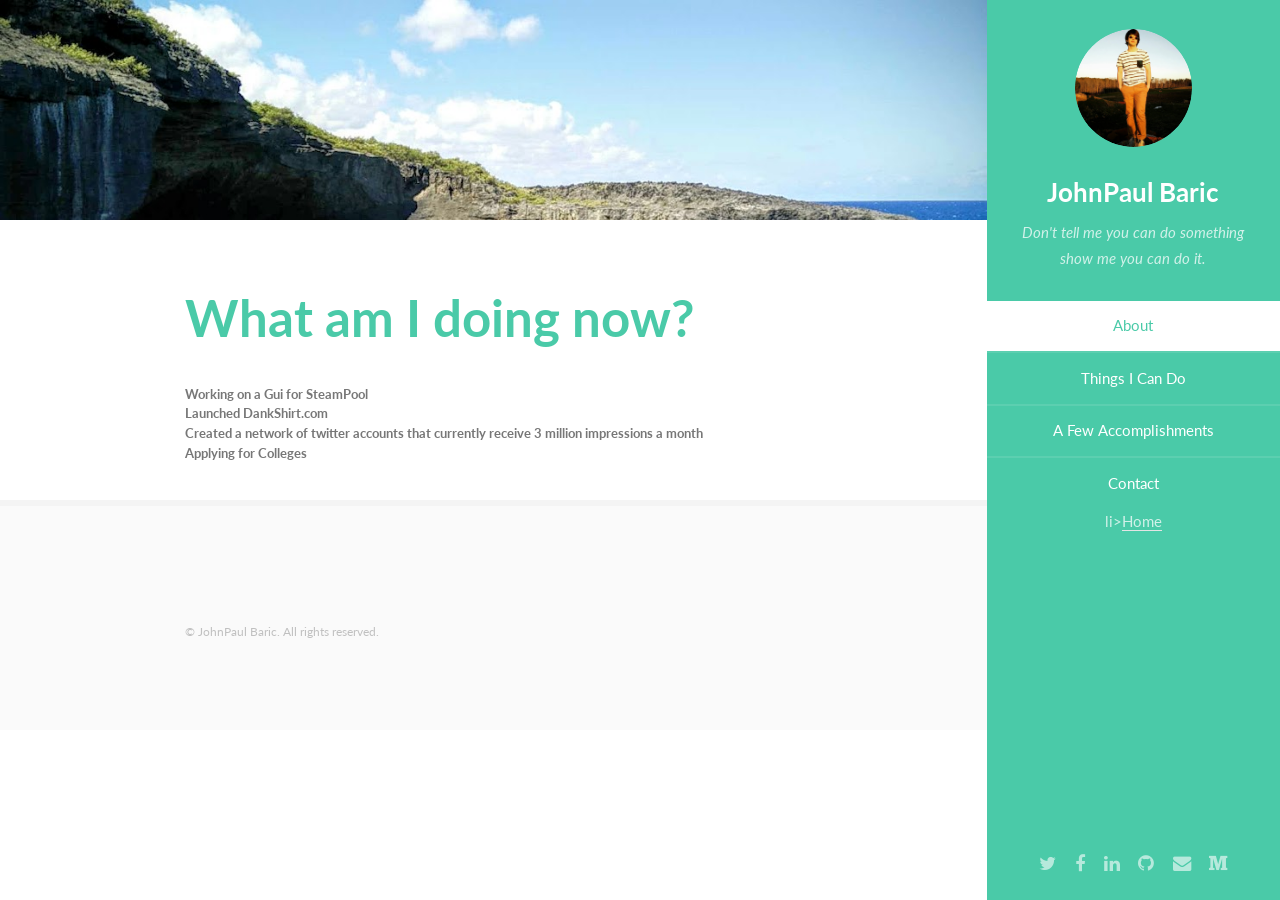
==== commit fea20ef9: "Added back button" ====
--- a/now.html
+++ b/now.html
@@ -46,6 +46,7 @@
 						<li><a href="#two">Things I Can Do</a></li>
 						<li><a href="#three">A Few Accomplishments</a></li>
 						<li><a href="#four">Contact</a></li>
+                        li><a href="index.html">Home</a></li>
                         <!-- <li><a href="#five">Blog</a></li> -->
 					</ul>
 				</nav>
@@ -75,7 +76,7 @@
 										<h5>
                                             <a href="images/steampool.png">Working on a Gui for SteamPool</a><br />
                                             <a href="http://dankshirt.com">Launched DankShirt.com </a><br />
-                                            <a href="http://promoteme.xyz">Created a network of twitter accounts that currently receive 3 million impressions a month</a>
+                                            <a href="http://promoteme.xyz">Created a network of twitter accounts that currently receive 3 million impressions a month</a><br />
                                             Applying for Colleges 
                                             <br />
                                         </h5>
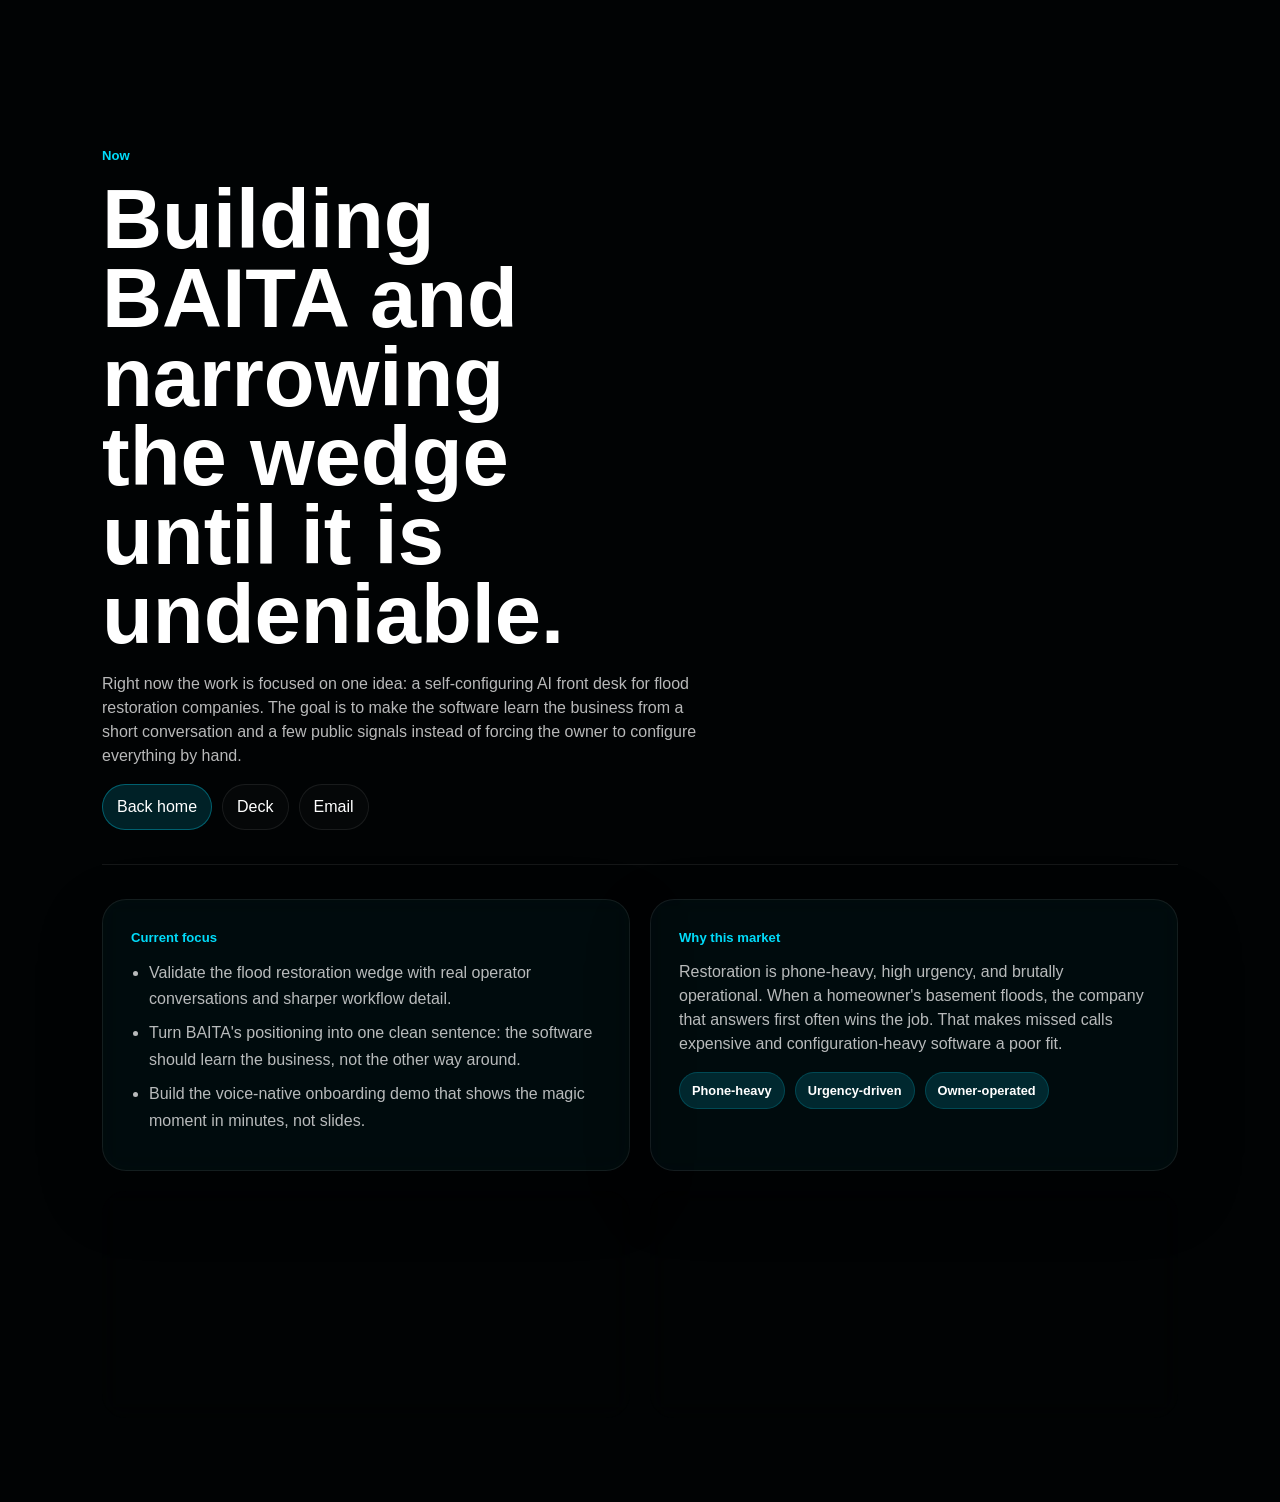
==== commit 980e460e: "Refresh founder site branding and BAITA positioning" ====
--- a/now.html
+++ b/now.html
@@ -1,108 +1,74 @@
-<!DOCTYPE HTML>
-<html>
-	<head>
-		<title>JohnPaul Baric</title>
-		<meta charset="utf-8" />
-		<meta name="viewport" content="width=device-width, initial-scale=1" />
-		<!--[if lte IE 8]><script src="assets/js/ie/html5shiv.js"></script><![endif]-->
-		<link rel="stylesheet" href="assets/css/main.css" />
-		<!--[if lte IE 8]><link rel="stylesheet" href="assets/css/ie8.css" /><![endif]-->
-        <script>
-            (function(i,s,o,g,r,a,m){i['GoogleAnalyticsObject']=r;i[r]=i[r]||function(){
-            (i[r].q=i[r].q||[]).push(arguments)},i[r].l=1*new Date();a=s.createElement(o),
-            m=s.getElementsByTagName(o)[0];a.async=1;a.src=g;m.parentNode.insertBefore(a,m)
-            })(window,document,'script','//www.google-analytics.com/analytics.js','ga');
+<!doctype html>
+<html lang="en">
+<head>
+  <meta charset="utf-8" />
+  <meta name="viewport" content="width=device-width, initial-scale=1" />
+  <title>Now — JohnPaul Baric</title>
+  <meta name="description" content="What JohnPaul Baric is focused on right now: BAITA, flood restoration, operator conversations, and the next demo." />
 
-            ga('create', 'UA-65203435-1', 'auto');
-            ga('require', 'linkid', 'linkid.js');
-            ga('send', 'pageview');
-        </script>
-        <!-- Hotjar Tracking Code for www.johnpaulbaric.com -->
-        <script>
-            (function(h,o,t,j,a,r){
-                h.hj=h.hj||function(){(h.hj.q=h.hj.q||[]).push(arguments)};
-                h._hjSettings={hjid:55781,hjsv:5};
-                a=o.getElementsByTagName('head')[0];
-                r=o.createElement('script');r.async=1;
-                r.src=t+h._hjSettings.hjid+j+h._hjSettings.hjsv;
-                a.appendChild(r);
-            })(window,document,'//static.hotjar.com/c/hotjar-','.js?sv=');
-        </script>
-        <!--Email account via Google-->
-        <meta name="google-site-verification" content="q5b1dgiEZxtO61WcZIBKE08a9x5kZm52XqmSxS_akTI" />
-	</head>
-	<body>
+  <link rel="stylesheet" href="https://api.fontshare.com/v2/css?f[]=clash-display@700,600,500&f[]=general-sans@400,500,600&display=swap">
+  <link rel="icon" href="images/headshot.jpg" />
+  <link rel="stylesheet" href="stylesheets/landing.css" />
+</head>
+<body class="nowPage">
+  <main class="pageShell">
+    <section class="nowHero" aria-labelledby="now-title">
+      <div class="section__kicker">Now</div>
+      <h1 id="now-title">Building BAITA and narrowing the wedge until it is undeniable.</h1>
+      <p>
+        Right now the work is focused on one idea: a self-configuring AI front desk for flood restoration companies.
+        The goal is to make the software learn the business from a short conversation and a few public signals instead of forcing the owner to configure everything by hand.
+      </p>
 
-		<!-- Header -->
-			<section id="header">
-				<header>
-					<span class="image avatar"><img src="images/avatar.jpg" alt="" /></span>
-					<h1 id="logo"><a href="#">JohnPaul Baric</a></h1>
-					<p>Don't tell me you can do something show me you can do it.</p>
-				</header>
-				<nav id="nav">
-					<ul>
-						<li><a href="#one" class="active">About</a></li>
-						<li><a href="#two">Things I Can Do</a></li>
-						<li><a href="#three">A Few Accomplishments</a></li>
-						<li><a href="#four">Contact</a></li>
-                        li><a href="index.html">Home</a></li>
-                        <!-- <li><a href="#five">Blog</a></li> -->
-					</ul>
-				</nav>
-				<footer>
-					<ul class="icons">
-						<li><a href="https://twitter.com/jpmi1" class="icon fa-twitter"><span class="label">Twitter</span></a></li>
-						<li><a href="https://www.facebook.com/johnpaul.baric" class="icon fa-facebook"><span class="label">Facebook</span></a></li>
-						<li><a href="https://www.linkedin.com/pub/johnpaul-baric/64/2a7/637" class="icon fa-linkedin"><span class="label">Linkedin</span></a></li>
-						<li><a href="https://github.com/jpmi1" class="icon fa-github"><span class="label">Github</span></a></li>
-						<li><a href="mailto:jpmimln@gmail.com?subject=Contacting%20You%20From%20the%20Internet" class="icon fa-envelope"><span class="label">Email</span></a></li>
-                        <li><a href="https://medium.com/@jpmi1" class="icon fa-medium"><span class="label">Mediuym</span></a></li>
-					</ul>
-				</footer>
-			</section>
+      <div class="buttonRow">
+        <a class="btn btn--primary" href="index.html">Back home</a>
+        <a class="btn" href="downloads/baita-2025.pdf" target="_blank" rel="noreferrer">Deck</a>
+        <a class="btn" href="mailto:hello@johnpaulbaric.com">Email</a>
+      </div>
+    </section>
 
-		<!-- Wrapper -->
-			<div id="wrapper">
+    <section class="nowSection" aria-label="Current focus">
+      <div class="nowGrid">
+        <article class="card">
+          <h3>Current focus</h3>
+          <ul class="list">
+            <li>Validate the flood restoration wedge with real operator conversations and sharper workflow detail.</li>
+            <li>Turn BAITA's positioning into one clean sentence: the software should learn the business, not the other way around.</li>
+            <li>Build the voice-native onboarding demo that shows the magic moment in minutes, not slides.</li>
+          </ul>
+        </article>
 
-				<!-- Main -->
-					<div id="main">
+        <article class="card">
+          <h3>Why this market</h3>
+          <p class="cardCopy cardCopy--tight">
+            Restoration is phone-heavy, high urgency, and brutally operational. When a homeowner's basement floods, the company that answers first often wins the job. That makes missed calls expensive and configuration-heavy software a poor fit.
+          </p>
 
-						<!-- One -->
-							<section id="one">
-								<div class="container">
-									<header class="major">
-										<h2>What am I doing now?</h2>
-										<h5>
-                                            <a href="images/steampool.png">Working on a Gui for SteamPool</a><br />
-                                            <a href="http://dankshirt.com">Launched DankShirt.com </a><br />
-                                            <a href="http://promoteme.xyz">Created a network of twitter accounts that currently receive 3 million impressions a month</a><br />
-                                            Applying for Colleges 
-                                            <br />
-                                        </h5>
-									</header>
-								</div>
-							</section>
+          <div class="pillRow">
+            <span class="pill">Phone-heavy</span>
+            <span class="pill">Urgency-driven</span>
+            <span class="pill">Owner-operated</span>
+          </div>
+        </article>
 
+        <article class="card">
+          <h3>Operator context</h3>
+          <p class="cardCopy cardCopy--tight">
+            I still think like an operator first. Mining, media, and founder work all feed the same system: credibility, distribution, and proof that I can ship in public while staying close to hard operational problems.
+          </p>
+        </article>
 
-				<!-- Footer -->
-					<section id="footer">
-						<div class="container">
-							<ul class="copyright">
-								<li>&copy; JohnPaul Baric. All rights reserved.</li>
-						</div>
-					</section>
-
-			</div>
-
-		<!-- Scripts -->
-			<script src="assets/js/jquery.min.js"></script>
-			<script src="assets/js/jquery.scrollzer.min.js"></script>
-			<script src="assets/js/jquery.scrolly.min.js"></script>
-			<script src="assets/js/skel.min.js"></script>
-			<script src="assets/js/util.js"></script>
-			<!--[if lte IE 8]><script src="assets/js/ie/respond.min.js"></script><![endif]-->
-			<script src="assets/js/main.js"></script>
-
-	</body>
+        <article class="card">
+          <h3>Reach me</h3>
+          <ul class="list items">
+            <li><a href="mailto:hello@johnpaulbaric.com">hello@johnpaulbaric.com</a></li>
+            <li><a href="https://www.linkedin.com/in/jp-baric-6372a764/" target="_blank" rel="noreferrer">LinkedIn</a></li>
+            <li><a href="https://x.com/BaricJohnpaul" target="_blank" rel="noreferrer">X / Twitter</a></li>
+            <li><a href="https://digital-gold.simplecast.com/" target="_blank" rel="noreferrer">Digital Gold podcast</a></li>
+          </ul>
+        </article>
+      </div>
+    </section>
+  </main>
+</body>
 </html>
--- a/stylesheets/landing.css
+++ b/stylesheets/landing.css
@@ -0,0 +1,728 @@
+:root{
+  --bg-primary: #010304;
+  --bg-secondary: #080e12;
+  --surface: rgba(0, 220, 250, 0.04);
+  --surface-strong: rgba(0, 220, 250, 0.08);
+  --surface-muted: rgba(255, 255, 255, 0.02);
+  --text-primary: #ffffff;
+  --text-secondary: rgba(255, 255, 255, 0.72);
+  --text-muted: rgba(255, 255, 255, 0.5);
+  --border: rgba(0, 220, 250, 0.18);
+  --border-strong: rgba(0, 220, 250, 0.34);
+  --border-subtle: rgba(255, 255, 255, 0.08);
+  --accent: #00dcfa;
+  --accent-strong: #00b8d4;
+  --accent-dim: rgba(0, 220, 250, 0.14);
+  --shadow: 0 24px 64px rgba(0, 0, 0, 0.32);
+  --font-display: "Clash Display", sans-serif;
+  --font-body: "General Sans", sans-serif;
+  --title-size: clamp(2.8rem, 7vw, 5.8rem);
+  --heading-size: clamp(2.1rem, 4vw, 3.6rem);
+  --section-gap: clamp(72px, 10vw, 112px);
+  --card-pad: clamp(18px, 2.8vw, 28px);
+  --pad: clamp(20px, 3vw, 32px);
+  --maxW: 1120px;
+  --t: 180ms;
+  --parallax-x: 0px;
+  --parallax-y: 0px;
+}
+
+*,
+*::before,
+*::after{
+  box-sizing: border-box;
+}
+
+html,
+body{
+  min-height: 100%;
+}
+
+html{
+  scroll-behavior: smooth;
+}
+
+body{
+  margin: 0;
+  color: var(--text-primary);
+  background: var(--bg-primary);
+  font-family: var(--font-body);
+  line-height: 1.5;
+  -webkit-font-smoothing: antialiased;
+  text-rendering: optimizeLegibility;
+}
+
+a{
+  color: inherit;
+}
+
+img{
+  max-width: 100%;
+}
+
+.hero{
+  position: relative;
+  min-height: 680px;
+  height: 100svh;
+  height: 100dvh;
+  overflow: hidden;
+  background: var(--bg-primary);
+  border-bottom: 1px solid var(--border-subtle);
+}
+
+.hero__canvas{
+  position: absolute;
+  inset: 0;
+  width: 100%;
+  height: 100%;
+  display: block;
+  opacity: 0.9;
+}
+
+.hero__ui{
+  position: relative;
+  width: 100%;
+  height: 100%;
+  pointer-events: none;
+}
+
+.hero__uiInner{
+  position: absolute;
+  inset: 0;
+  transform: translate3d(var(--parallax-x), var(--parallax-y), 0);
+}
+
+.hero__ui a,
+.hero__ui button{
+  pointer-events: auto;
+}
+
+.hero__name{
+  position: absolute;
+  top: var(--pad);
+  left: var(--pad);
+  text-decoration: none;
+  font-family: var(--font-display);
+  font-weight: 600;
+  font-size: var(--title-size);
+  line-height: 0.9;
+  color: var(--text-primary);
+  transition: color var(--t) ease;
+}
+
+.hero__name span{
+  display: block;
+}
+
+.hero__nav{
+  position: absolute;
+  top: calc(var(--pad) + 4px);
+  right: var(--pad);
+  display: flex;
+  flex-wrap: wrap;
+  justify-content: flex-end;
+  gap: 10px;
+}
+
+.hero__nav a{
+  display: inline-flex;
+  align-items: center;
+  justify-content: center;
+  min-height: 40px;
+  padding: 10px 14px;
+  border: 1px solid var(--border-subtle);
+  border-radius: 999px;
+  background: rgba(255, 255, 255, 0.02);
+  color: var(--text-primary);
+  text-decoration: none;
+  transition: transform var(--t) ease, border-color var(--t) ease, background-color var(--t) ease;
+}
+
+.hero__nav a:hover{
+  transform: translateY(-1px);
+  border-color: var(--border);
+  background: var(--accent-dim);
+}
+
+.hero__social{
+  position: absolute;
+  right: var(--pad);
+  bottom: var(--pad);
+  display: flex;
+  gap: 12px;
+}
+
+.hero__icon{
+  display: inline-flex;
+  align-items: center;
+  justify-content: center;
+  width: 22px;
+  height: 22px;
+  opacity: 0.88;
+  text-decoration: none;
+  transition: transform var(--t) ease, opacity var(--t) ease, color var(--t) ease;
+}
+
+.hero__icon:hover{
+  transform: translateY(-1px);
+  opacity: 1;
+  color: var(--accent);
+}
+
+.hero__icon svg{
+  width: 22px;
+  height: 22px;
+  display: block;
+  fill: currentColor;
+}
+
+.hero__hint{
+  position: absolute;
+  left: var(--pad);
+  bottom: var(--pad);
+  color: var(--accent);
+  font-size: 12px;
+  opacity: 0.9;
+  transition: color var(--t) ease;
+}
+
+.invertable.is-inverted{
+  color: #ffffff !important;
+}
+
+main{
+  background: transparent;
+}
+
+.section{
+  max-width: var(--maxW);
+  margin: 0 auto;
+  padding: var(--section-gap) 22px;
+  border-top: 1px solid var(--border-subtle);
+}
+
+#portfolio.section{
+  border-top: 0;
+}
+
+.section__kicker{
+  margin: 0 0 14px;
+  color: var(--accent);
+  font-size: 0.82rem;
+  font-weight: 600;
+}
+
+.section h2{
+  margin: 0 0 18px;
+  color: var(--text-primary);
+  font-family: var(--font-display);
+  font-size: var(--heading-size);
+  font-weight: 600;
+  line-height: 0.98;
+  text-wrap: balance;
+}
+
+.section p{
+  margin: 0 0 26px;
+  max-width: 76ch;
+  color: var(--text-secondary);
+  text-wrap: pretty;
+}
+
+.displayText{
+  font-family: var(--font-display);
+  font-weight: 600;
+  line-height: 1;
+  text-wrap: balance;
+}
+
+.displayText--sm{
+  font-size: clamp(1.3rem, 2.4vw, 1.8rem);
+  margin-bottom: 12px;
+}
+
+.displayText--md{
+  font-size: clamp(1.55rem, 3vw, 2.2rem);
+  margin-bottom: 10px;
+}
+
+.cardCopy{
+  color: var(--text-secondary);
+  text-wrap: pretty;
+}
+
+.cardCopy--tight{
+  margin-top: 0;
+}
+
+.socialProof__copy{
+  margin: 14px 0 16px !important;
+}
+
+.spacer-sm{
+  height: 10px;
+}
+
+.spacer-md{
+  height: 12px;
+}
+
+.grid{
+  display: grid;
+  grid-template-columns: repeat(12, minmax(0, 1fr));
+  gap: 20px;
+}
+
+.card{
+  border: 1px solid var(--border-subtle);
+  border-radius: 24px;
+  background: var(--surface);
+  box-shadow: var(--shadow);
+  padding: var(--card-pad);
+  backdrop-filter: blur(12px);
+}
+
+.card--accent{
+  border-color: var(--border);
+  background: var(--surface-strong);
+}
+
+.card h3{
+  margin: 0 0 12px;
+  color: var(--accent);
+  font-size: 0.82rem;
+  font-weight: 600;
+}
+
+.list{
+  margin: 0;
+  padding-left: 18px;
+  color: var(--text-secondary);
+  line-height: 1.65;
+}
+
+.list li{
+  margin: 8px 0;
+}
+
+.items a{
+  text-decoration: none;
+  border-bottom: 1px solid rgba(0, 220, 250, 0.28);
+}
+
+.items a:hover{
+  border-bottom-color: var(--accent);
+}
+
+.pillRow{
+  display: flex;
+  flex-wrap: wrap;
+  gap: 10px;
+  margin-top: 16px;
+}
+
+.pill{
+  display: inline-flex;
+  align-items: center;
+  padding: 8px 12px;
+  border: 1px solid var(--border);
+  border-radius: 999px;
+  background: var(--accent-dim);
+  color: var(--text-primary);
+  font-size: 0.8rem;
+  font-weight: 600;
+}
+
+.buttonRow{
+  display: flex;
+  flex-wrap: wrap;
+  gap: 10px;
+  margin-top: 16px;
+}
+
+.buttonRow--tight{
+  margin-top: 14px;
+}
+
+.btn{
+  display: inline-flex;
+  align-items: center;
+  justify-content: center;
+  min-height: 42px;
+  padding: 10px 14px;
+  border: 1px solid var(--border-subtle);
+  border-radius: 999px;
+  background: var(--surface-muted);
+  color: var(--text-primary);
+  text-decoration: none;
+  transition: transform var(--t) ease, border-color var(--t) ease, background-color var(--t) ease;
+}
+
+.btn:hover{
+  transform: translateY(-1px);
+  border-color: var(--border);
+  background: var(--accent-dim);
+}
+
+.btn--primary{
+  border-color: var(--border-strong);
+  background: var(--accent-dim);
+}
+
+.btn--primary:hover{
+  background: rgba(0, 220, 250, 0.2);
+}
+
+.portfolio__baita{
+  grid-column: span 7;
+}
+
+.portfolio__proof{
+  grid-column: span 5;
+}
+
+.portfolio__podcast{
+  grid-column: span 5;
+}
+
+.portfolio__suit{
+  grid-column: span 7;
+}
+
+.split{
+  display: grid;
+  grid-template-columns: 1.15fr 0.85fr;
+  gap: 20px;
+}
+
+.stat{
+  display: flex;
+  align-items: flex-end;
+  justify-content: space-between;
+  gap: 16px;
+  min-height: 94px;
+  border: 1px solid var(--border-subtle);
+  border-radius: 18px;
+  background: rgba(255, 255, 255, 0.02);
+  padding: 14px 16px;
+}
+
+.stat__label{
+  color: var(--text-muted);
+  font-size: 0.78rem;
+  font-weight: 500;
+}
+
+.stat__value{
+  color: var(--text-primary);
+  font-family: var(--font-display);
+  font-size: clamp(1.35rem, 2.4vw, 1.95rem);
+  font-variant-numeric: tabular-nums;
+  line-height: 1;
+  text-align: right;
+  text-wrap: balance;
+}
+
+.headgear{
+  display: grid;
+  gap: 18px;
+}
+
+.headgear__stage{
+  position: relative;
+  width: min(520px, 100%);
+  margin: 0 auto;
+  aspect-ratio: 1 / 1;
+  overflow: hidden;
+  border: 1px solid var(--border-subtle);
+  border-radius: 24px;
+  background: rgba(255, 255, 255, 0.02);
+}
+
+.headgear__stage img{
+  position: absolute;
+  inset: 0;
+  width: 100%;
+  height: 100%;
+  object-fit: cover;
+}
+
+.headgear__overlay{
+  left: 50%;
+  top: 22%;
+  width: 62%;
+  transform: translateX(-50%);
+  opacity: 0.94;
+  pointer-events: none;
+}
+
+.headgear__controls{
+  display: flex;
+  flex-wrap: wrap;
+  justify-content: center;
+  gap: 10px;
+}
+
+.headgear__controls button,
+.bookTabs button{
+  appearance: none;
+  min-height: 40px;
+  padding: 10px 14px;
+  border: 1px solid var(--border-subtle);
+  border-radius: 999px;
+  background: var(--surface-muted);
+  color: var(--text-primary);
+  font: inherit;
+  cursor: pointer;
+  transition: transform var(--t) ease, border-color var(--t) ease, background-color var(--t) ease;
+}
+
+.headgear__controls button:hover,
+.bookTabs button:hover{
+  transform: translateY(-1px);
+  border-color: var(--border);
+  background: var(--accent-dim);
+}
+
+.headgear__controls button.is-active,
+.bookTabs button.is-active{
+  border-color: var(--border-strong);
+  background: var(--accent-dim);
+}
+
+.gallery{
+  display: grid;
+  grid-template-columns: repeat(12, minmax(0, 1fr));
+  gap: 14px;
+}
+
+.mediaFrame{
+  overflow: hidden;
+  border: 1px solid var(--border-subtle);
+  border-radius: 18px;
+  background: rgba(255, 255, 255, 0.02);
+}
+
+.mediaFrame img{
+  display: block;
+  width: 100%;
+}
+
+.gallery a{
+  display: block;
+  grid-column: span 4;
+  overflow: hidden;
+  border: 1px solid var(--border-subtle);
+  border-radius: 18px;
+  background: rgba(255, 255, 255, 0.02);
+  text-decoration: none;
+}
+
+.gallery img{
+  display: block;
+  width: 100%;
+  height: 100%;
+  aspect-ratio: 4 / 3;
+  object-fit: cover;
+  transition: transform var(--t) ease, opacity var(--t) ease;
+}
+
+.gallery a:hover img{
+  transform: scale(1.02);
+  opacity: 1;
+}
+
+.gallery figcaption{
+  padding: 12px 14px 14px;
+  color: var(--text-secondary);
+  font-size: 0.9rem;
+}
+
+.bookTabs{
+  display: flex;
+  flex-wrap: wrap;
+  gap: 10px;
+  margin-bottom: 14px;
+}
+
+.bookList{
+  max-height: 520px;
+  overflow: auto;
+  padding-right: 6px;
+  scrollbar-color: rgba(0, 220, 250, 0.22) transparent;
+}
+
+.bookList::-webkit-scrollbar{
+  width: 10px;
+}
+
+.bookList::-webkit-scrollbar-thumb{
+  background: rgba(0, 220, 250, 0.22);
+  border-radius: 999px;
+}
+
+.bookList li{
+  margin: 10px 0;
+}
+
+.bookMeta{
+  margin-top: 4px;
+  color: var(--text-muted);
+  font-size: 0.85rem;
+  text-wrap: pretty;
+}
+
+.footer{
+  border-top: 1px solid var(--border-subtle);
+  padding: 42px 22px 72px;
+  color: var(--text-secondary);
+  background: rgba(255, 255, 255, 0.015);
+}
+
+.footer__inner{
+  max-width: var(--maxW);
+  margin: 0 auto;
+  display: flex;
+  flex-wrap: wrap;
+  justify-content: space-between;
+  gap: 20px;
+}
+
+.footer__brandName{
+  color: var(--text-primary);
+  font-family: var(--font-display);
+  font-size: 1.6rem;
+  line-height: 1;
+  margin-bottom: 6px;
+}
+
+.footer__label{
+  color: var(--accent);
+  font-size: 0.82rem;
+  font-weight: 600;
+  margin-bottom: 6px;
+}
+
+.footer a{
+  color: inherit;
+}
+
+.pageShell{
+  max-width: var(--maxW);
+  margin: 0 auto;
+  padding: 34px 22px 84px;
+}
+
+.nowHero{
+  padding: clamp(64px, 12vw, 112px) 0 34px;
+  border-bottom: 1px solid var(--border-subtle);
+}
+
+.nowHero h1{
+  margin: 0 0 18px;
+  max-width: 10.5ch;
+  color: var(--text-primary);
+  font-family: var(--font-display);
+  font-size: clamp(2.7rem, 7vw, 5.2rem);
+  font-weight: 600;
+  line-height: 0.95;
+  text-wrap: balance;
+}
+
+.nowHero p{
+  max-width: 68ch;
+  color: var(--text-secondary);
+  text-wrap: pretty;
+}
+
+.nowSection{
+  padding: 34px 0 0;
+}
+
+.nowGrid{
+  display: grid;
+  grid-template-columns: repeat(12, minmax(0, 1fr));
+  gap: 20px;
+}
+
+.nowGrid > *{
+  grid-column: span 6;
+}
+
+.nowGrid .card{
+  height: 100%;
+}
+
+@media (max-width: 950px){
+  .portfolio__baita,
+  .portfolio__proof,
+  .portfolio__podcast,
+  .portfolio__suit,
+  .nowGrid > *{
+    grid-column: span 12;
+  }
+
+  .split{
+    grid-template-columns: 1fr;
+  }
+
+  .hero{
+    min-height: 640px;
+  }
+
+  .hero__name{
+    max-width: 6ch;
+  }
+}
+
+@media (max-width: 900px){
+  .gallery a{
+    grid-column: span 12;
+  }
+
+  .gallery img{
+    aspect-ratio: 16 / 10;
+  }
+}
+
+@media (max-width: 640px){
+  .hero{
+    min-height: 560px;
+  }
+
+  .hero__nav{
+    top: auto;
+    bottom: calc(var(--pad) + 40px);
+    left: var(--pad);
+    right: auto;
+    justify-content: flex-start;
+  }
+
+  .hero__social{
+    right: auto;
+    left: var(--pad);
+    bottom: var(--pad);
+  }
+
+  .stat{
+    flex-direction: column;
+    align-items: flex-start;
+  }
+
+  .stat__value{
+    text-align: left;
+  }
+}
+
+@media (prefers-reduced-motion: reduce){
+  html{
+    scroll-behavior: auto;
+  }
+
+  *,
+  *::before,
+  *::after{
+    transition: none !important;
+    animation-duration: 0.01ms !important;
+  }
+}
